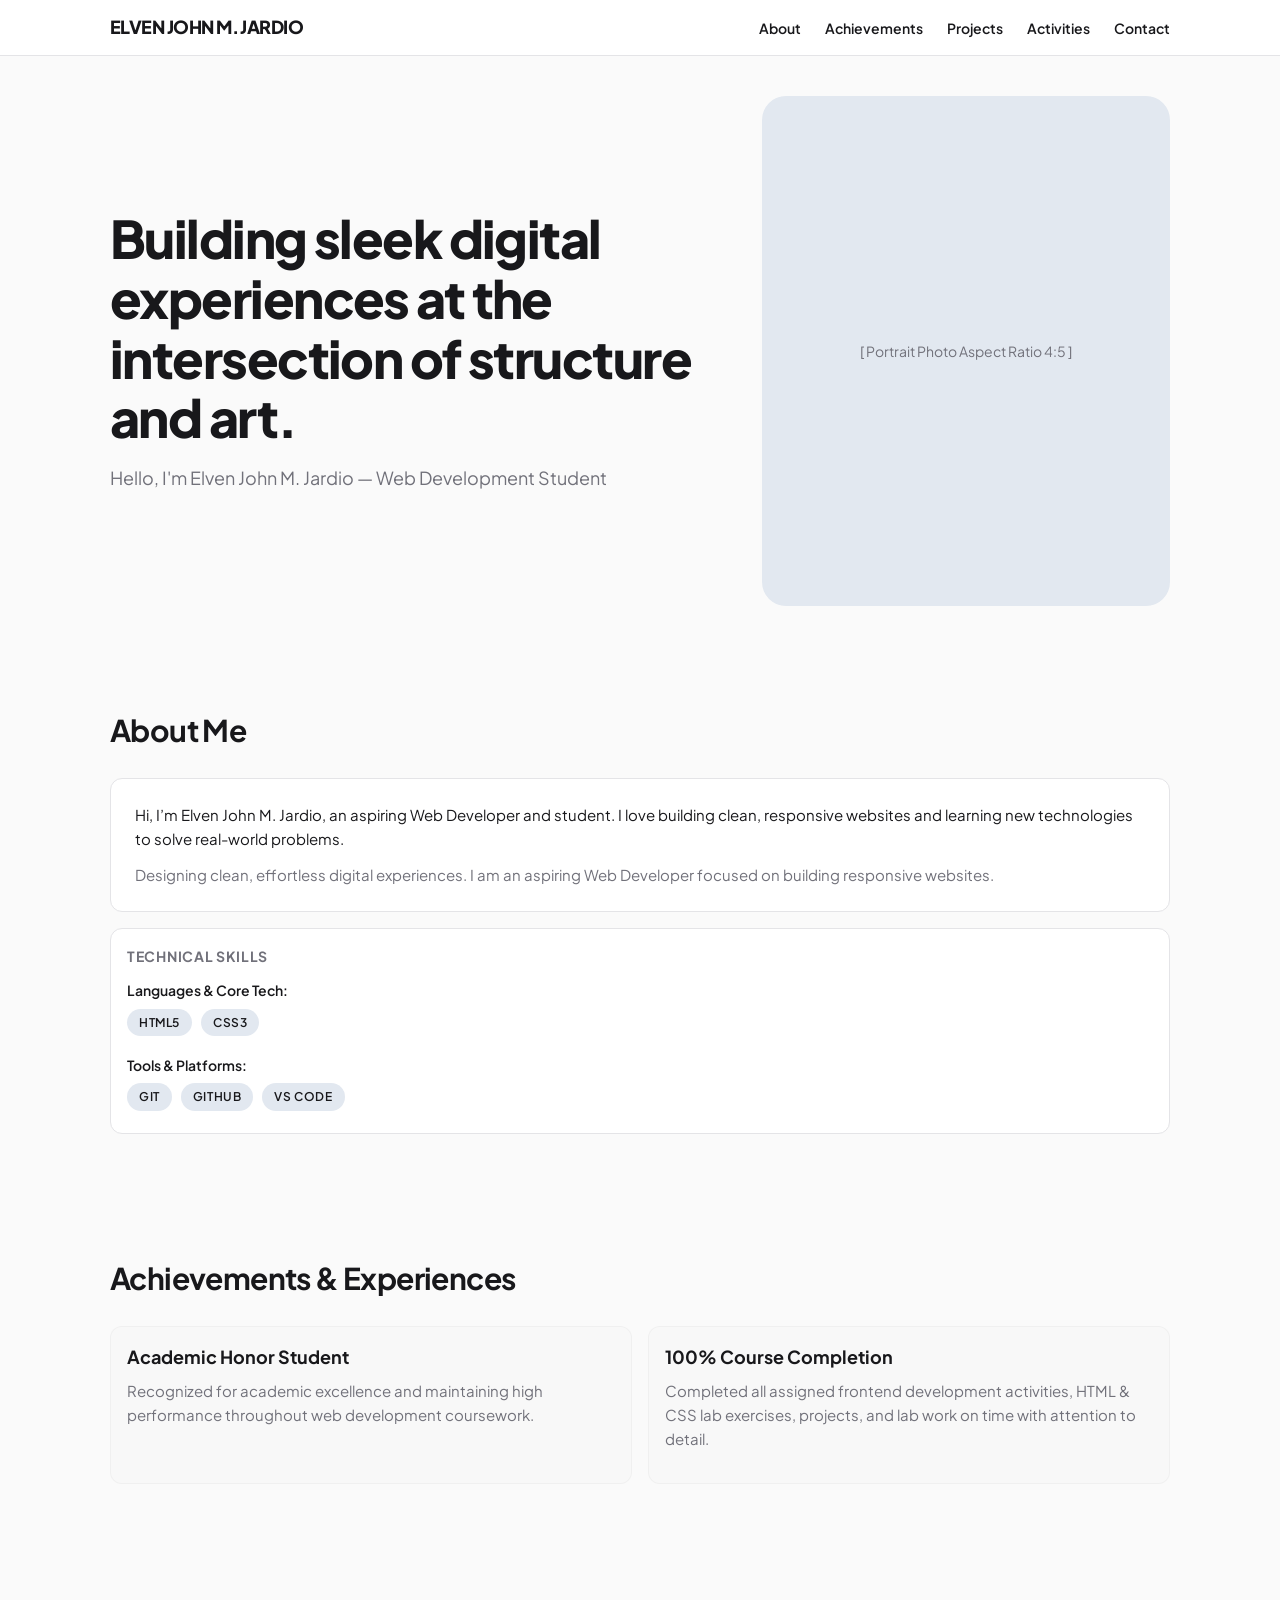
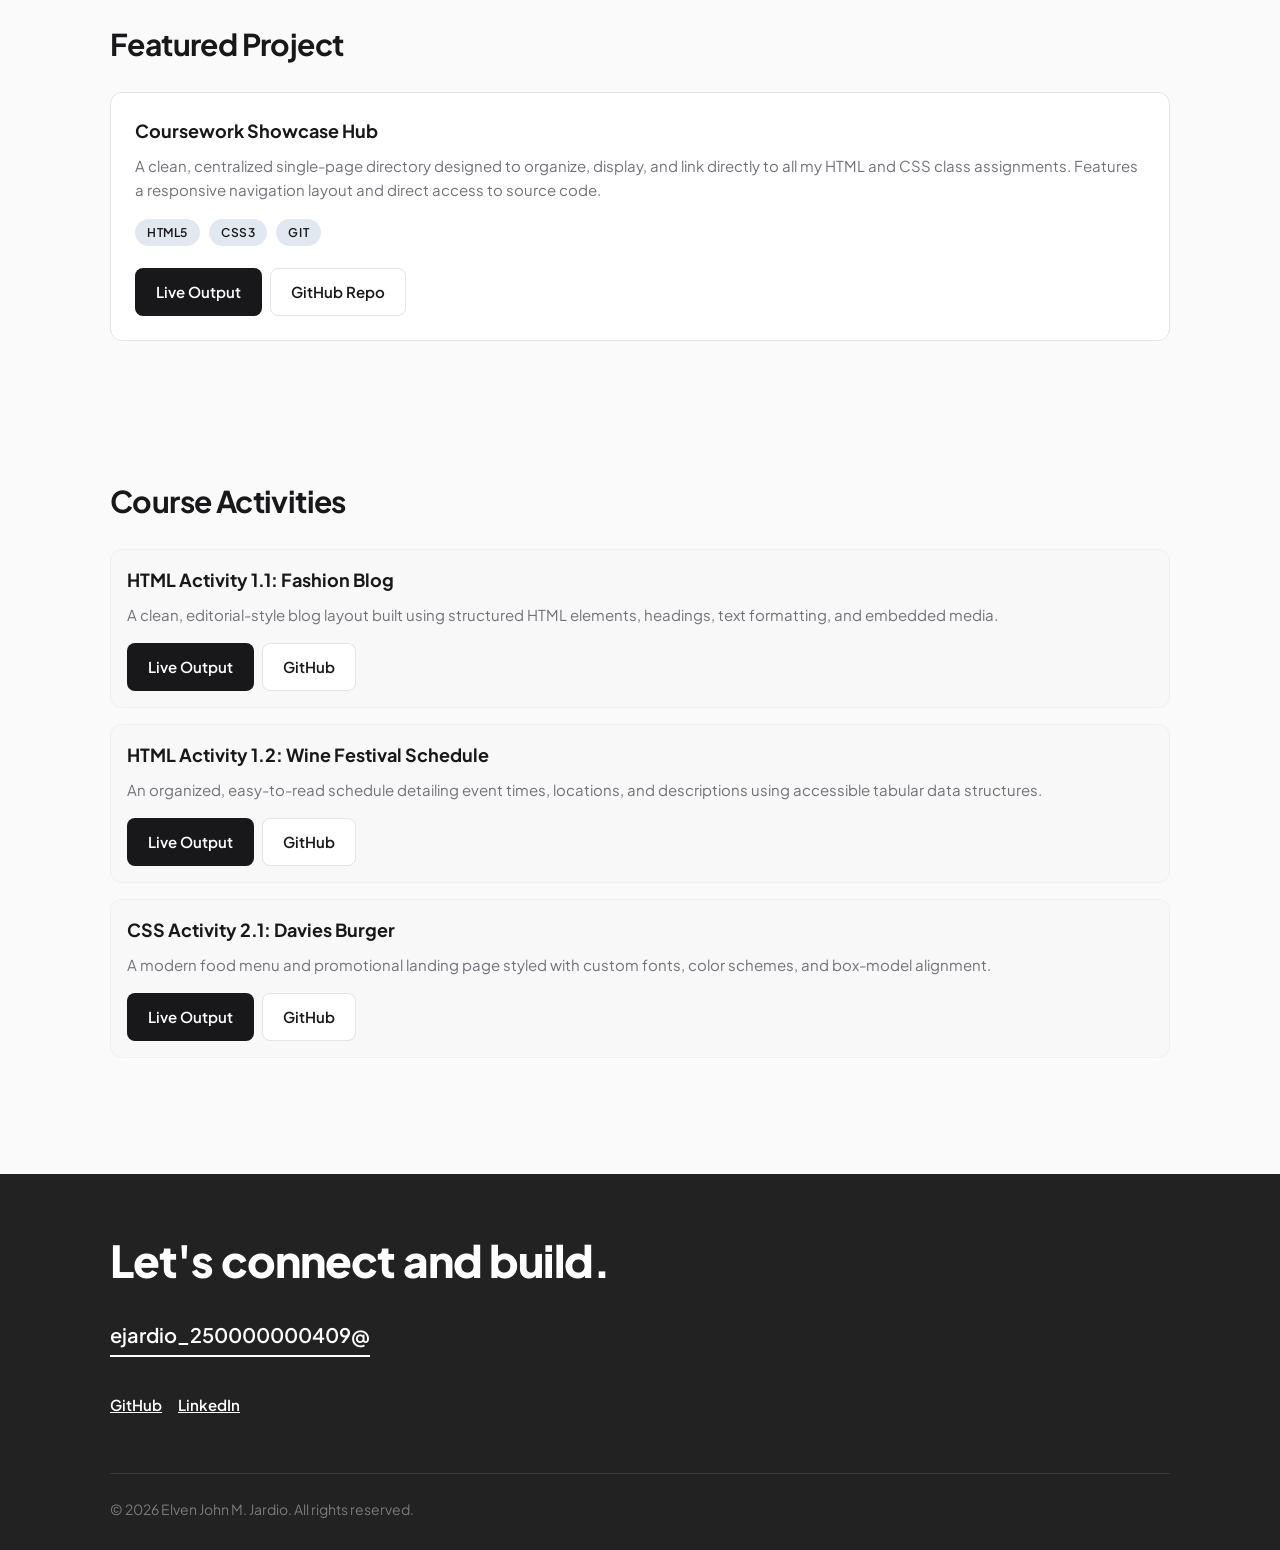
==== My Portfolio/index.html @ 96bf7cc8 "Add HTML and CSS files for Personal Web Portfolio" ====
<!DOCTYPE html>
<html lang="en">
<head>
    <meta charset="UTF-8">
    <meta name="viewport" content="width=device-width, initial-scale=1.0">
    <title>Elven John M. Jardio — Personal Web Portfolio</title>
    <!-- Google Fonts: Plus Jakarta Sans (Neo-Grotesk Sans-Serif) -->
    <link rel="preconnect" href="https://fonts.googleapis.com">
    <link rel="preconnect" href="https://fonts.gstatic.com" crossorigin>
    <link href="https://fonts.googleapis.com/css2?family=Plus+Jakarta+Sans:wght@400;500;600;700;800&display=swap" rel="stylesheet">
    <!-- External CSS Stylesheet -->
    <link rel="stylesheet" href="style.css">
</head>
<body>

    <!-- ==========================================================================
       GLOBAL NAVIGATION & HEADER WIREFRAME
       ========================================================================== -->
    <header class="header">
        <div class="container nav-container">
            <a href="#" class="logo">ELVEN JOHN M. JARDIO</a>
            
            <!-- Mobile Hamburger Button -->
            <button class="hamburger" id="hamburgerBtn" aria-label="Open Navigation Menu">≡</button>
            
            <!-- Desktop Navigation -->
            <ul class="desktop-nav">
                <li><a href="#about">About</a></li>
                <li><a href="#achievements">Achievements</a></li>
                <li><a href="#featured">Projects</a></li>
                <li><a href="#activities">Activities</a></li>
                <li><a href="#contact">Contact</a></li>
            </ul>
        </div>
    </header>

    <!-- Full-Screen Navigation Overlay (Mobile Wireframe) -->
    <div class="nav-overlay" id="navOverlay">
        <button class="close-btn" id="closeBtn" aria-label="Close Navigation Menu">[X] Close</button>
        <ul class="nav-links">
            <li><a href="#about" class="nav-link-item">4. ABOUT</a></li>
            <li><a href="#achievements" class="nav-link-item">5. ACHIEVEMENTS</a></li>
            <li><a href="#featured" class="nav-link-item">6. PROJECTS</a></li>
            <li><a href="#activities" class="nav-link-item">COURSE ACTIVITIES</a></li>
            <li><a href="#contact" class="nav-link-item">7. CONTACT</a></li>
        </ul>
    </div>

    <main class="container">
        
        <!-- ==========================================================================
           HERO SECTION
           ========================================================================== -->
        <section class="hero" id="hero">
            <div class="hero-grid">
                <div class="hero-content">
                    <h1>Building sleek digital experiences at the intersection of structure and art.</h1>
                    <p class="hero-subtitle">
                        Hello, I'm Elven John M. Jardio — Web Development Student
                    </p>
                </div>
                <!-- Stacked Portrait Photo (Aspect Ratio: 4:5) -->
                <div class="hero-media">
                    <span>[ Portrait Photo Aspect Ratio 4:5 ]</span>
                </div>
            </div>
        </section>

        <!-- ==========================================================================
           SECTION: ABOUT ME
           ========================================================================== -->
        <section id="about">
            <h2 class="section-title">About Me</h2>
            <div class="card card-featured">
                <p class="bio-main">
                    Hi, I’m Elven John M. Jardio, an aspiring Web Developer and student. I love building clean, responsive websites and learning new technologies to solve real-world problems.
                </p>
                <p class="bio-sub">
                    Designing clean, effortless digital experiences. I am an aspiring Web Developer focused on building responsive websites.
                </p>
            </div>

            <!-- Technical Skills & Core Tech -->
            <div class="skills-box">
                <h4>Technical Skills</h4>
                <div class="skills-group">
                    <span class="skills-group-title">Languages & Core Tech:</span>
                    <div>
                        <span class="tag">HTML5</span>
                        <span class="tag">CSS3</span>
                    </div>
                </div>
                <div class="skills-group">
                    <span class="skills-group-title">Tools & Platforms:</span>
                    <div>
                        <span class="tag">Git</span>
                        <span class="tag">GitHub</span>
                        <span class="tag">VS Code</span>
                    </div>
                </div>
            </div>
        </section>

        <!-- ==========================================================================
           SECTION: ACHIEVEMENTS & EXPERIENCES
           ========================================================================== -->
        <section id="achievements">
            <h2 class="section-title">Achievements & Experiences</h2>
            <div class="grid-2">
                <!-- Card 1 -->
                <div class="card">
                    <h3>Academic Honor Student</h3>
                    <p>Recognized for academic excellence and maintaining high performance throughout web development coursework.</p>
                </div>
                <!-- Card 2 -->
                <div class="card">
                    <h3>100% Course Completion</h3>
                    <p>Completed all assigned frontend development activities, HTML & CSS lab exercises, projects, and lab work on time with attention to detail.</p>
                </div>
            </div>
        </section>

        <!-- ==========================================================================
           SECTION: FEATURED PROJECT
           ========================================================================== -->
        <section id="featured">
            <h2 class="section-title">Featured Project</h2>
            <div class="card card-featured">
                <h3>Coursework Showcase Hub</h3>
                <p>A clean, centralized single-page directory designed to organize, display, and link directly to all my HTML and CSS class assignments. Features a responsive navigation layout and direct access to source code.</p>
                
                <div class="tags-container">
                    <span class="tag">HTML5</span>
                    <span class="tag">CSS3</span>
                    <span class="tag">Git</span>
                </div>

                <div class="button-group">
                    <a href="https://ejardio250000000409.github.io/ejardio250000000409.github.io" target="_blank" class="btn btn-primary">Live Output</a>
                    <a href="https://github.com/ejardio250000000409/ejardio250000000409.github.io" target="_blank" class="btn btn-secondary">GitHub Repo</a>
                </div>
            </div>
        </section>

        <!-- ==========================================================================
           SECTION: COURSE ACTIVITIES
           ========================================================================== -->
        <section id="activities">
            <h2 class="section-title">Course Activities</h2>
            
            <!-- Activity Card 1 -->
            <div class="card">
                <h3>HTML Activity 1.1: Fashion Blog</h3>
                <p>A clean, editorial-style blog layout built using structured HTML elements, headings, text formatting, and embedded media.</p>
                <div class="button-group">
                    <a href="https://ejardio250000000409.github.io/Fashion%20Blog/index.html" target="_blank" class="btn btn-primary">Live Output</a>
                    <a href="https://github.com/ejardio250000000409" target="_blank" class="btn btn-secondary">GitHub</a>
                </div>
            </div>

            <!-- Activity Card 2 -->
            <div class="card">
                <h3>HTML Activity 1.2: Wine Festival Schedule</h3>
                <p>An organized, easy-to-read schedule detailing event times, locations, and descriptions using accessible tabular data structures.</p>
                <div class="button-group">
                    <a href="https://ejardio250000000409.github.io/Wine%20Festival%20Schedule/index.html" target="_blank" class="btn btn-primary">Live Output</a>
                    <a href="https://github.com/ejardio250000000409" target="_blank" class="btn btn-secondary">GitHub</a>
                </div>
            </div>

            <!-- Activity Card 3 -->
            <div class="card">
                <h3>CSS Activity 2.1: Davies Burger</h3>
                <p>A modern food menu and promotional landing page styled with custom fonts, color schemes, and box-model alignment.</p>
                <div class="button-group">
                    <a href="https://ejardio250000000409.github.io/Davies%20Burger/index.html" target="_blank" class="btn btn-primary">Live Output</a>
                    <a href="https://github.com/ejardio250000000409" target="_blank" class="btn btn-secondary">GitHub</a>
                </div>
            </div>
        </section>

    </main>

    <!-- ==========================================================================
       FOOTER SECTION (DARK MODE)
       ========================================================================== -->
    <footer class="footer" id="contact">
        <div class="container footer-content">
            <div class="footer-cta">Let's connect and build.</div>
            
            <div>
                <a href="mailto:ejardio_250000000409@" class="footer-email">ejardio_250000000409@</a>
            </div>

            <div class="footer-socials">
                <a href="https://github.com/ejardio250000000409" target="_blank">GitHub</a>
                <a href="#" target="_blank">LinkedIn</a>
            </div>

            <div class="footer-meta">
                &copy; 2026 Elven John M. Jardio. All rights reserved.
            </div>
        </div>
    </footer>

    <!-- INTERACTIVE OVERLAY MENU SCRIPT -->
    <script>
        const hamburgerBtn = document.getElementById('hamburgerBtn');
        const closeBtn = document.getElementById('closeBtn');
        const navOverlay = document.getElementById('navOverlay');
        const navLinkItems = document.querySelectorAll('.nav-link-item');

        hamburgerBtn.addEventListener('click', () => {
            navOverlay.classList.add('active');
        });

        closeBtn.addEventListener('click', () => {
            navOverlay.classList.remove('active');
        });

        navLinkItems.forEach(item => {
            item.addEventListener('click', () => {
                navOverlay.classList.remove('active');
            });
        });
    </script>
</body>
</html>
---- My Portfolio/style.css ----
/* ==========================================================================
   1. CSS VARIABLES & COLOR PALETTE
   ========================================================================== */
:root {
    --primary-tone: #18181b;
    --secondary-tone: #71717a;
    --bg-neutral: #fafafa;
    --card-bg: #f8f8f8;
    --accent-white: #ffffff;
    --dark-footer: #222222;
    --footer-meta: #7b7b7b;
    --border-color: #e4e4e7;
    --radius-sm: 8px;
    --radius-md: 12px;
    --radius-lg: 24px;
    --font-family: 'Plus Jakarta Sans', -apple-system, BlinkMacSystemFont, sans-serif;
}

/* ==========================================================================
   2. BASE & RESET STYLES
   ========================================================================== */
* {
    box-sizing: border-box;
    margin: 0;
    padding: 0;
}

html {
    scroll-behavior: smooth;
}

body {
    font-family: var(--font-family);
    background-color: var(--bg-neutral);
    color: var(--primary-tone);
    line-height: 1.6;
    -webkit-font-smoothing: antialiased;
}

a {
    color: inherit;
    text-decoration: none;
}

/* Container & Layout Utilities */
.container {
    width: 100%;
    max-width: 1100px;
    margin: 0 auto;
    padding: 0 20px;
}

section {
    padding: 60px 0;
}

.section-title {
    font-size: 1.875rem;
    font-weight: 700;
    margin-bottom: 24px;
    letter-spacing: -0.02em;
}

/* Pill / Tag Component */
.tag {
    display: inline-block;
    background-color: #e2e8f0;
    color: var(--primary-tone);
    font-size: 0.75rem;
    font-weight: 600;
    padding: 4px 12px;
    border-radius: 9999px;
    text-transform: uppercase;
    letter-spacing: 0.05em;
    margin-right: 6px;
    margin-bottom: 6px;
}

.tags-container {
    margin-bottom: 16px;
}

/* Button Components */
.btn {
    display: inline-flex;
    align-items: center;
    justify-content: center;
    min-height: 48px;
    padding: 0 20px;
    border-radius: var(--radius-sm);
    font-weight: 600;
    font-size: 0.9375rem;
    transition: all 0.2s ease;
    cursor: pointer;
    border: 1px solid transparent;
    width: 100%;
    text-align: center;
}

.btn-primary {
    background-color: var(--primary-tone);
    color: var(--accent-white);
}

.btn-primary:hover {
    background-color: #27272a;
}

.btn-secondary {
    background-color: var(--accent-white);
    color: var(--primary-tone);
    border-color: var(--border-color);
}

.btn-secondary:hover {
    background-color: #f4f4f5;
}

/* ==========================================================================
   3. HEADER & NAVIGATION
   ========================================================================== */
.header {
    position: sticky;
    top: 0;
    height: 56px;
    background-color: rgba(255, 255, 255, 0.9);
    backdrop-filter: blur(8px);
    border-bottom: 1px solid var(--border-color);
    z-index: 100;
    display: flex;
    align-items: center;
}

.nav-container {
    display: flex;
    justify-content: space-between;
    align-items: center;
    width: 100%;
}

.logo {
    font-weight: 800;
    font-size: 1.125rem;
    letter-spacing: -0.03em;
}

.hamburger {
    background: none;
    border: none;
    font-size: 1.5rem;
    cursor: pointer;
    color: var(--primary-tone);
    display: flex;
    align-items: center;
    justify-content: center;
    padding: 8px;
}

/* Full Screen Nav Overlay */
.nav-overlay {
    position: fixed;
    top: 0;
    left: 0;
    width: 100%;
    height: 100vh;
    background-color: #222222;
    color: #ffffff;
    z-index: 200;
    display: flex;
    flex-direction: column;
    justify-content: center;
    align-items: center;
    opacity: 0;
    pointer-events: none;
    transition: opacity 0.3s ease;
}

.nav-overlay.active {
    opacity: 1;
    pointer-events: auto;
}

.close-btn {
    position: absolute;
    top: 16px;
    right: 20px;
    background: none;
    border: none;
    color: #ffffff;
    font-size: 1.25rem;
    font-weight: 700;
    cursor: pointer;
}

.nav-links {
    list-style: none;
    text-align: center;
}

.nav-links li {
    margin: 20px 0;
}

.nav-links a {
    font-size: 1.5rem;
    font-weight: 700;
    color: #ffffff;
    text-transform: uppercase;
    letter-spacing: 0.05em;
}

.nav-links a:hover {
    color: var(--secondary-tone);
}

.desktop-nav {
    display: none;
}

/* ==========================================================================
   4. HERO SECTION
   ========================================================================== */
.hero {
    padding-top: 40px;
    padding-bottom: 40px;
}

.hero-grid {
    display: flex;
    flex-direction: column;
    gap: 24px;
}

.hero-content h1 {
    font-size: 2.25rem;
    line-height: 1.15;
    font-weight: 800;
    letter-spacing: -0.03em;
    margin-bottom: 16px;
}

.hero-subtitle {
    color: var(--secondary-tone);
    font-size: 1.125rem;
}

.hero-media {
    width: 100%;
    aspect-ratio: 4 / 5;
    background-color: #e2e8f0;
    border-radius: var(--radius-lg);
    overflow: hidden;
    display: flex;
    align-items: center;
    justify-content: center;
    color: var(--secondary-tone);
    position: relative;
    font-size: 0.875rem;
}

.hero-media img {
    width: 100%;
    height: 100%;
    object-fit: cover;
}

/* ==========================================================================
   5. CARDS & BENTO GRID COMPONENTS
   ========================================================================== */
.card {
    background-color: var(--card-bg);
    border-radius: var(--radius-md);
    padding: 16px;
    margin-bottom: 16px;
    border: 1px solid rgba(0, 0, 0, 0.03);
}

.card-featured {
    background-color: var(--accent-white);
    border: 1px solid var(--border-color);
    padding: 24px;
}

.card h3 {
    font-size: 1.125rem;
    font-weight: 700;
    margin-bottom: 8px;
}

.card p {
    color: var(--secondary-tone);
    font-size: 0.9375rem;
    margin-bottom: 16px;
}

.bio-main {
    font-size: 1.0625rem;
    color: var(--primary-tone) !important;
    margin-bottom: 12px !important;
}

.bio-sub {
    color: var(--secondary-tone) !important;
    margin-bottom: 0 !important;
}

.button-group {
    display: flex;
    flex-direction: column;
    gap: 8px;
}

/* Technical Skills List Box */
.skills-box {
    background-color: var(--accent-white);
    border-radius: var(--radius-md);
    padding: 16px;
    border: 1px solid var(--border-color);
    margin-top: 16px;
}

.skills-box h4 {
    font-size: 0.875rem;
    text-transform: uppercase;
    letter-spacing: 0.05em;
    color: var(--secondary-tone);
    margin-bottom: 12px;
}

.skills-group {
    margin-bottom: 12px;
}

.skills-group:last-child {
    margin-bottom: 0;
}

.skills-group-title {
    font-weight: 600;
    font-size: 0.875rem;
    margin-bottom: 6px;
    display: block;
}

/* Grid Layouts for Desktop */
.grid-2 {
    display: grid;
    grid-template-columns: 1fr;
    gap: 16px;
}

/* ==========================================================================
   6. FOOTER SECTION
   ========================================================================== */
.footer {
    background-color: var(--dark-footer);
    color: var(--accent-white);
    padding: 60px 0 30px;
    margin-top: 40px;
}

.footer-content {
    display: flex;
    flex-direction: column;
    gap: 24px;
}

.footer-cta {
    font-size: 1.875rem;
    font-weight: 800;
    letter-spacing: -0.02em;
    line-height: 1.2;
}

.footer-email {
    font-size: 1.25rem;
    font-weight: 600;
    color: var(--accent-white);
    word-break: break-all;
    display: inline-block;
    margin-top: 8px;
    border-bottom: 2px solid var(--accent-white);
    padding-bottom: 4px;
}

.footer-socials {
    display: flex;
    gap: 16px;
    margin-top: 12px;
}

.footer-socials a {
    color: var(--accent-white);
    font-weight: 600;
    font-size: 0.9375rem;
    text-decoration: underline;
}

.footer-meta {
    margin-top: 32px;
    padding-top: 24px;
    border-top: 1px solid rgba(255, 255, 255, 0.1);
    color: var(--footer-meta);
    font-size: 0.875rem;
}

/* ==========================================================================
   7. MEDIA QUERIES (DESKTOP & RESPONSIVE ADAPTATIONS)
   ========================================================================== */
@media (min-width: 640px) {
    .button-group {
        flex-direction: row;
    }
    .btn {
        width: auto;
    }
    .grid-2 {
        grid-template-columns: repeat(2, 1fr);
    }
}

@media (min-width: 850px) {
    .hamburger {
        display: none;
    }
    .desktop-nav {
        display: flex;
        gap: 24px;
        list-style: none;
    }
    .desktop-nav a {
        font-size: 0.875rem;
        font-weight: 600;
        color: var(--primary-tone);
        transition: color 0.2s ease;
    }
    .desktop-nav a:hover {
        color: var(--secondary-tone);
    }

    .hero-grid {
        display: grid;
        grid-template-columns: 1.2fr 0.8fr;
        align-items: center;
        gap: 40px;
    }

    .hero-content h1 {
        font-size: 3.25rem;
    }

    .footer-cta {
        font-size: 2.75rem;
    }
}
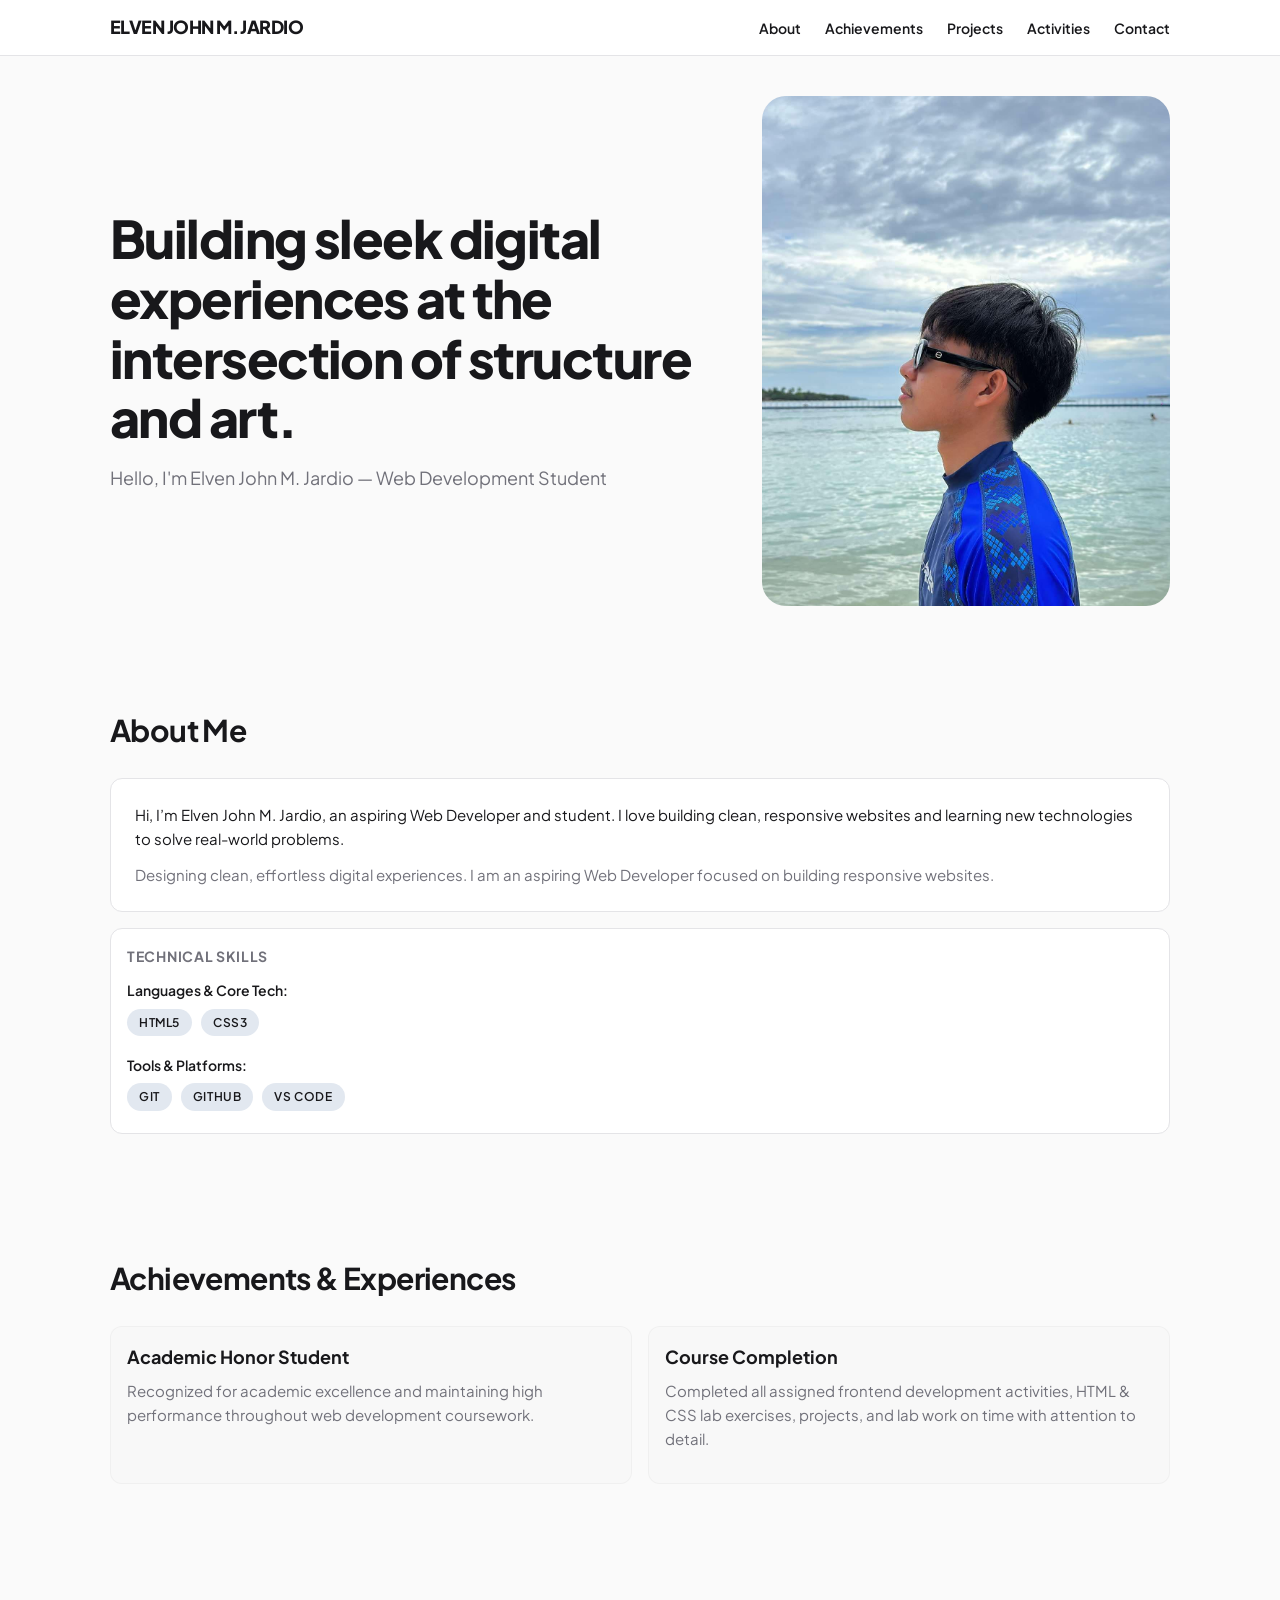
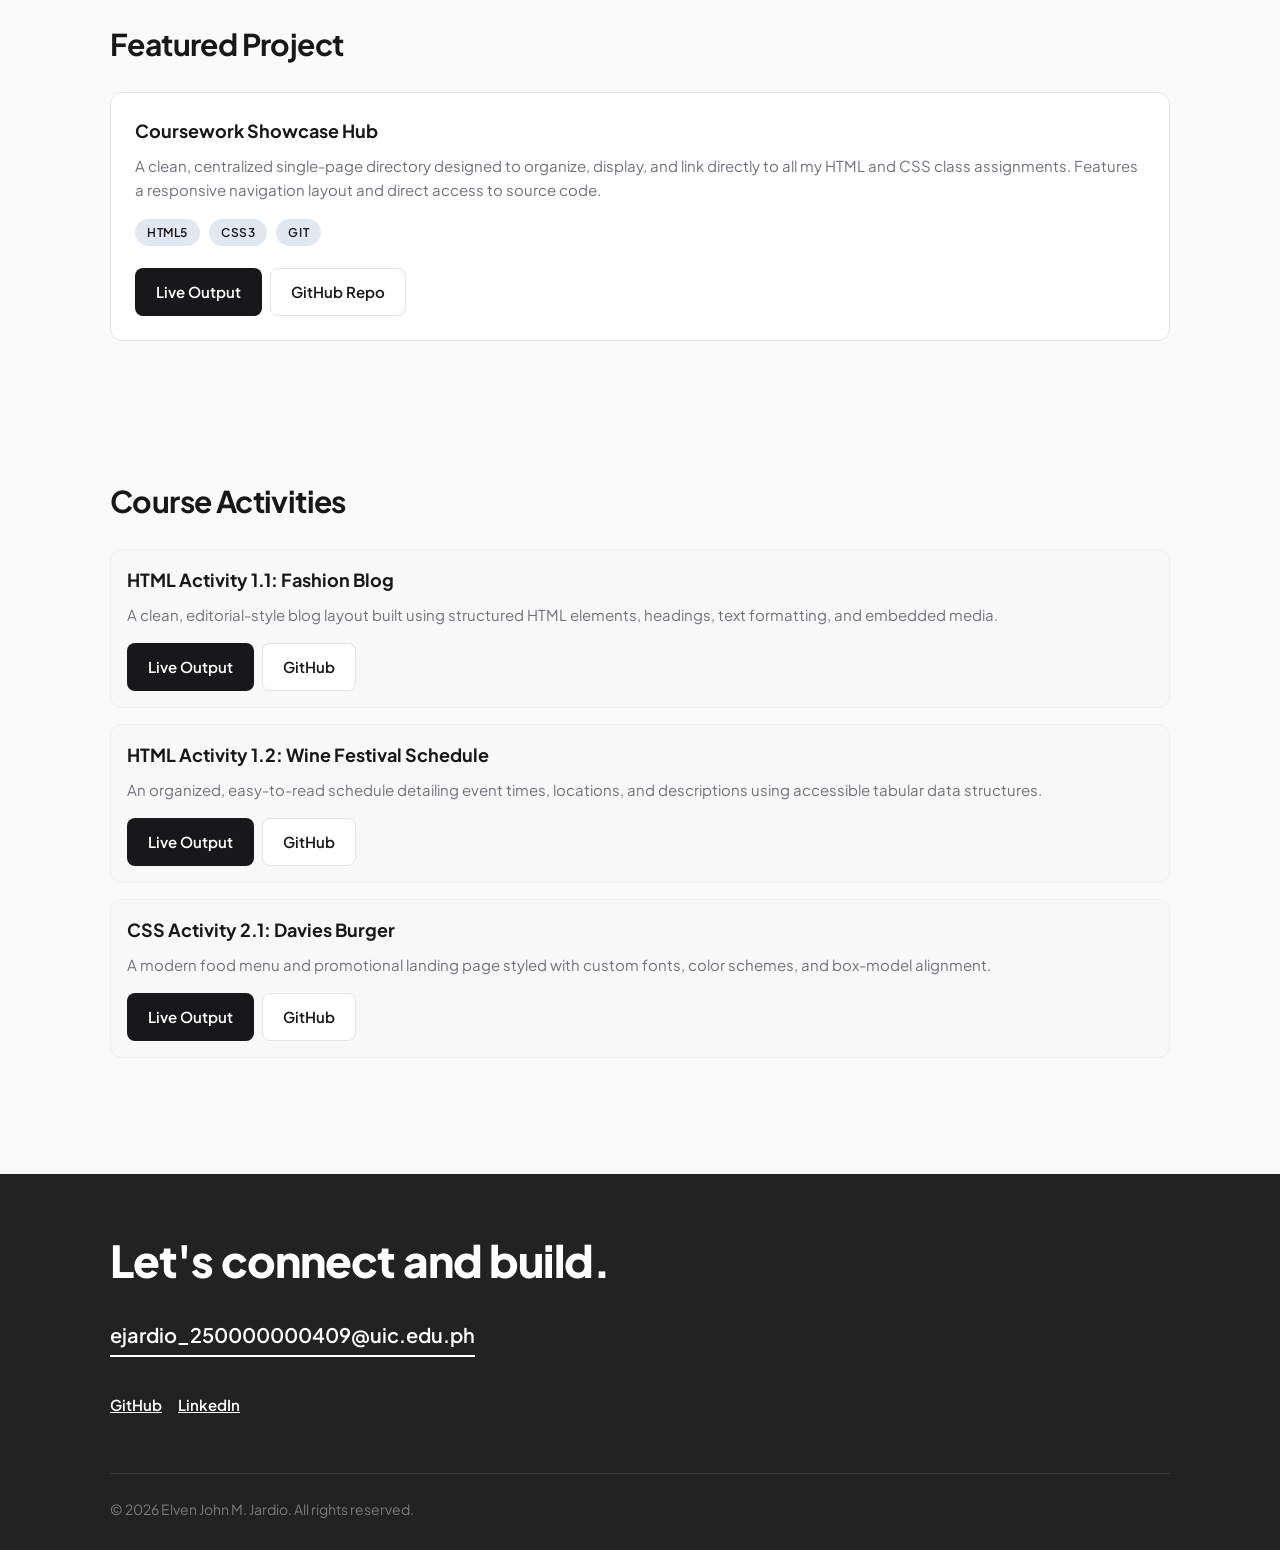
==== commit 4600147b: "Refactor code structure for improved readability and maintainability" ====
--- a/My Portfolio/index.html
+++ b/My Portfolio/index.html
@@ -14,8 +14,8 @@
 <body>
 
     <!-- ==========================================================================
-       GLOBAL NAVIGATION & HEADER WIREFRAME
-       ========================================================================== -->
+        GLOBAL NAVIGATION & HEADER WIREFRAME
+        ========================================================================== -->
     <header class="header">
         <div class="container nav-container">
             <a href="#" class="logo">ELVEN JOHN M. JARDIO</a>
@@ -49,8 +49,8 @@
     <main class="container">
         
         <!-- ==========================================================================
-           HERO SECTION
-           ========================================================================== -->
+            HERO SECTION
+            ========================================================================== -->
         <section class="hero" id="hero">
             <div class="hero-grid">
                 <div class="hero-content">
@@ -61,14 +61,14 @@
                 </div>
                 <!-- Stacked Portrait Photo (Aspect Ratio: 4:5) -->
                 <div class="hero-media">
-                    <span>[ Portrait Photo Aspect Ratio 4:5 ]</span>
-                </div>
-            </div>
-        </section>
-
-        <!-- ==========================================================================
-           SECTION: ABOUT ME
-           ========================================================================== -->
+                    <img src="Image/Image1.jpg" alt="Elven John M. Jardio Profile Photo">
+                </div>
+            </div>
+        </section>
+
+        <!-- ==========================================================================
+            SECTION: ABOUT ME
+            ========================================================================== -->
         <section id="about">
             <h2 class="section-title">About Me</h2>
             <div class="card card-featured">
@@ -102,8 +102,8 @@
         </section>
 
         <!-- ==========================================================================
-           SECTION: ACHIEVEMENTS & EXPERIENCES
-           ========================================================================== -->
+            SECTION: ACHIEVEMENTS & EXPERIENCES
+            ========================================================================== -->
         <section id="achievements">
             <h2 class="section-title">Achievements & Experiences</h2>
             <div class="grid-2">
@@ -114,15 +114,15 @@
                 </div>
                 <!-- Card 2 -->
                 <div class="card">
-                    <h3>100% Course Completion</h3>
+                    <h3>Course Completion</h3>
                     <p>Completed all assigned frontend development activities, HTML & CSS lab exercises, projects, and lab work on time with attention to detail.</p>
                 </div>
             </div>
         </section>
 
         <!-- ==========================================================================
-           SECTION: FEATURED PROJECT
-           ========================================================================== -->
+            SECTION: FEATURED PROJECT
+            ========================================================================== -->
         <section id="featured">
             <h2 class="section-title">Featured Project</h2>
             <div class="card card-featured">
@@ -143,8 +143,8 @@
         </section>
 
         <!-- ==========================================================================
-           SECTION: COURSE ACTIVITIES
-           ========================================================================== -->
+            SECTION: COURSE ACTIVITIES
+            ========================================================================== -->
         <section id="activities">
             <h2 class="section-title">Course Activities</h2>
             
@@ -182,14 +182,16 @@
     </main>
 
     <!-- ==========================================================================
-       FOOTER SECTION (DARK MODE)
-       ========================================================================== -->
+        FOOTER SECTION (DARK MODE)
+        ========================================================================== -->
     <footer class="footer" id="contact">
         <div class="container footer-content">
             <div class="footer-cta">Let's connect and build.</div>
             
             <div>
-                <a href="mailto:ejardio_250000000409@" class="footer-email">ejardio_250000000409@</a>
+                <a href="mailto:ejardio_250000000409@uic.edu.ph" class="footer-email">
+                    ejardio_250000000409@uic.edu.ph
+                </a>
             </div>
 
             <div class="footer-socials">
--- a/My Portfolio/style.css
+++ b/My Portfolio/style.css
@@ -262,6 +262,7 @@
     width: 100%;
     height: 100%;
     object-fit: cover;
+    display: block;
 }
 
 /* ==========================================================================
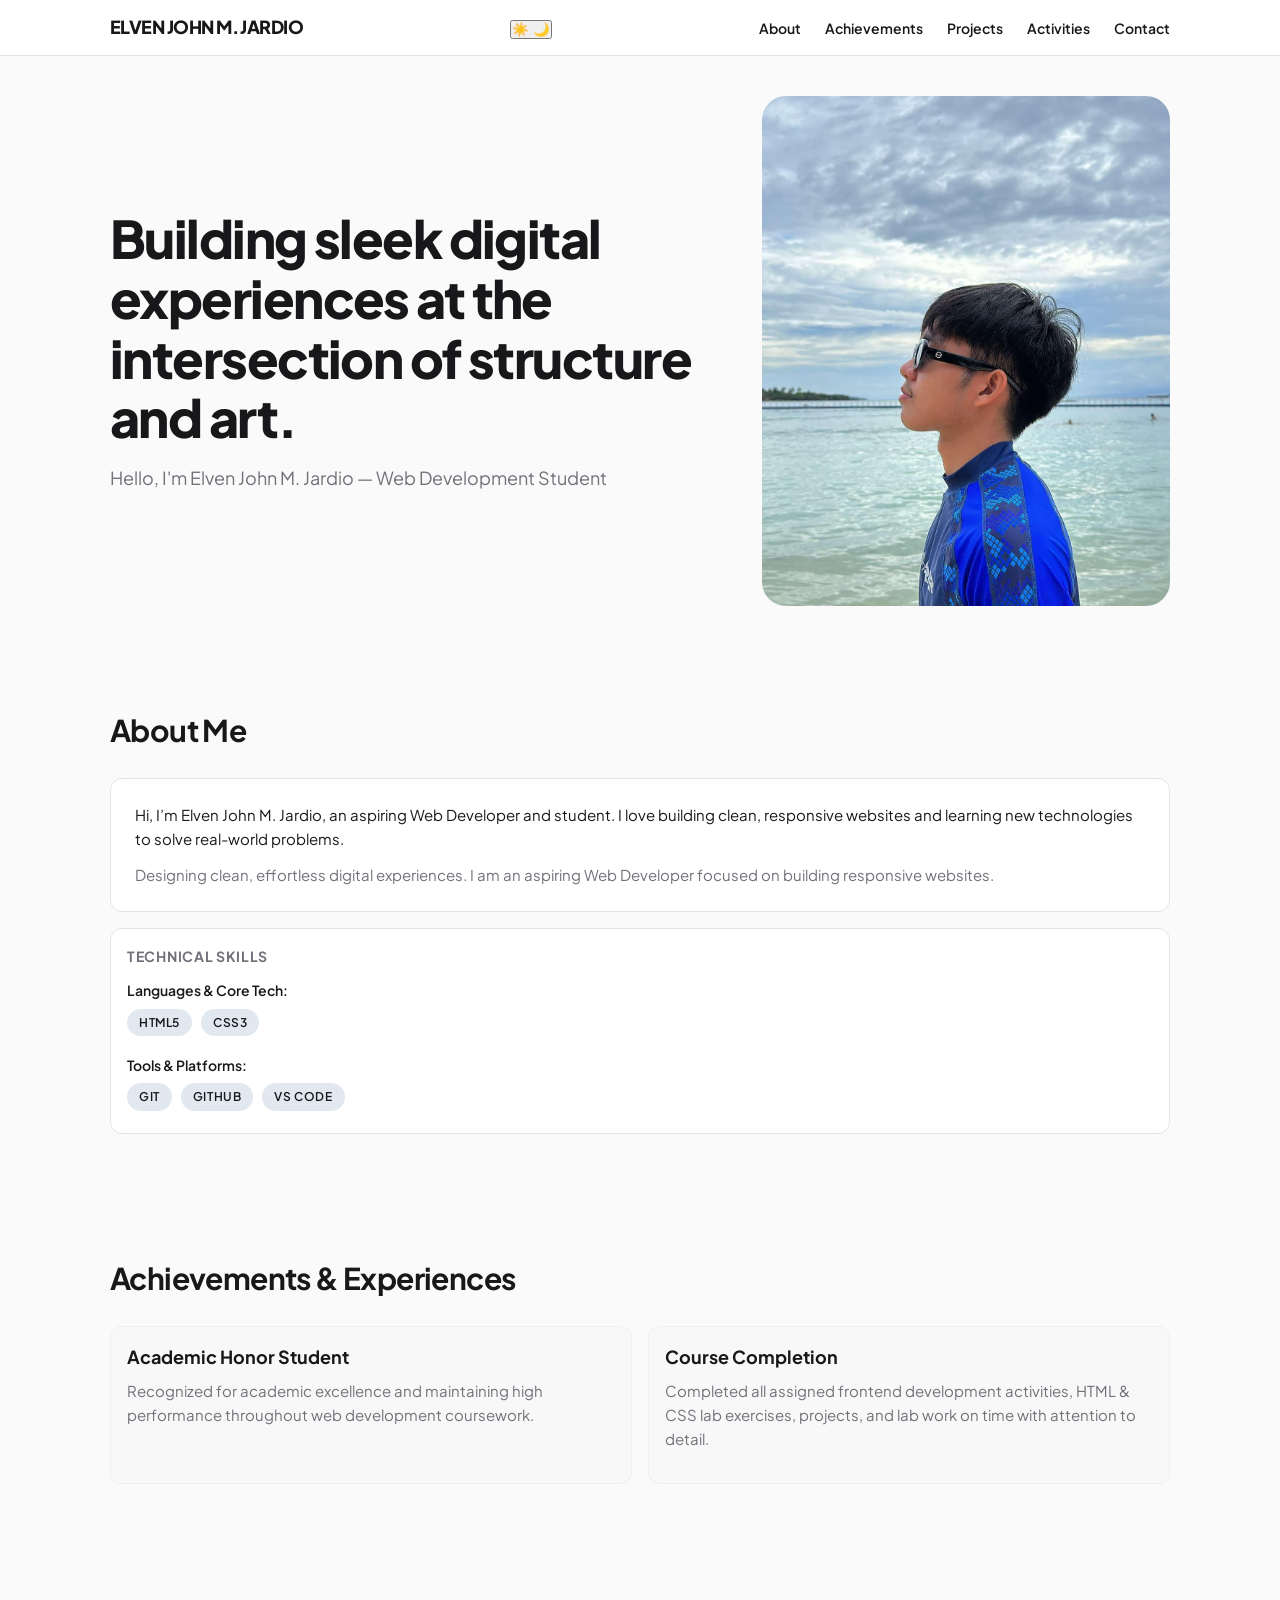
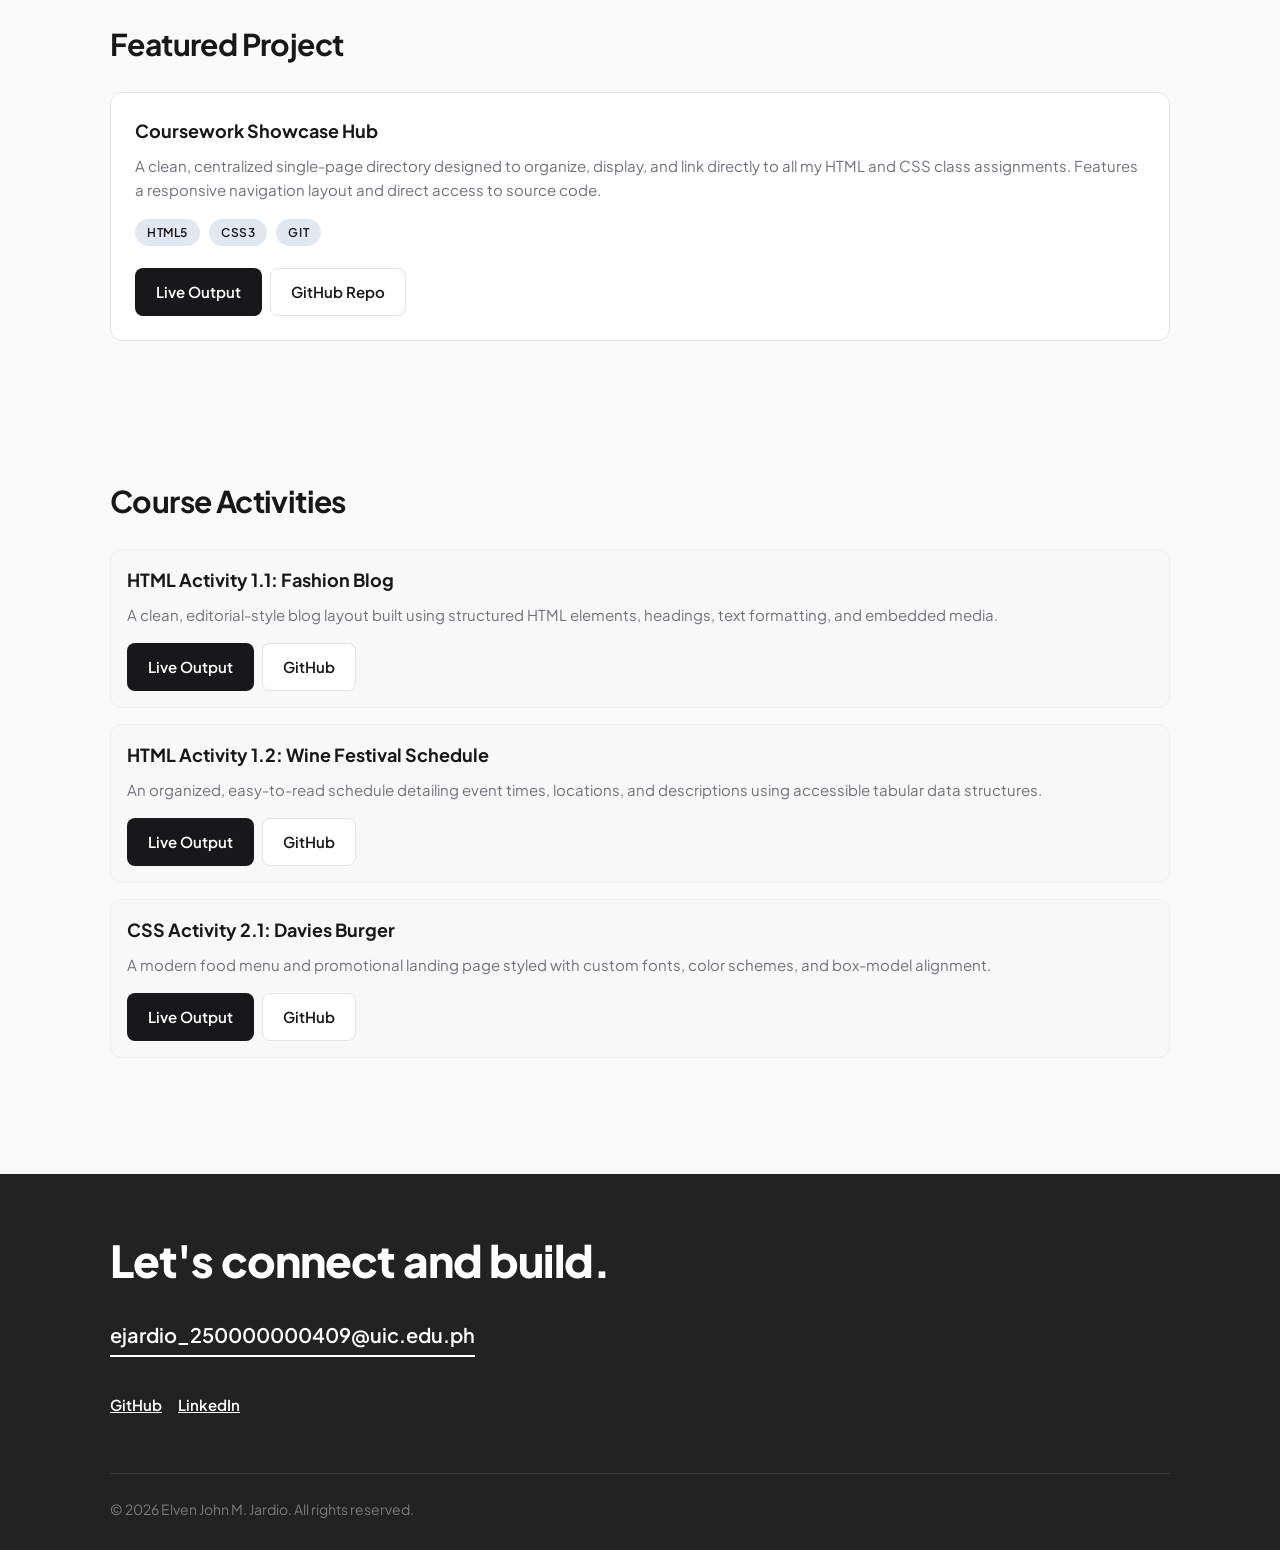
==== commit e3039b2b: "Enhance portfolio layout with theme toggle and animations Added theme toggle button and hover effect" ====
--- a/My Portfolio/index.html
+++ b/My Portfolio/index.html
@@ -1,5 +1,5 @@
 <!DOCTYPE html>
-<html lang="en">
+<html lang="en" data-theme="light">
 <head>
     <meta charset="UTF-8">
     <meta name="viewport" content="width=device-width, initial-scale=1.0">
@@ -13,6 +13,10 @@
 </head>
 <body>
 
+    <!-- Ambient Developer Background Pattern -->
+    <div class="bg-grid-pattern"></div>
+    <div class="bg-glow"></div>
+
     <!-- ==========================================================================
         GLOBAL NAVIGATION & HEADER WIREFRAME
         ========================================================================== -->
@@ -20,8 +24,16 @@
         <div class="container nav-container">
             <a href="#" class="logo">ELVEN JOHN M. JARDIO</a>
             
-            <!-- Mobile Hamburger Button -->
-            <button class="hamburger" id="hamburgerBtn" aria-label="Open Navigation Menu">≡</button>
+            <div class="nav-controls">
+                <!-- Theme Toggle Button -->
+                <button class="theme-toggle" id="themeToggle" aria-label="Toggle Light and Dark Mode">
+                    <span class="theme-icon sun-icon">☀️</span>
+                    <span class="theme-icon moon-icon">🌙</span>
+                </button>
+
+                <!-- Mobile Hamburger Button -->
+                <button class="hamburger" id="hamburgerBtn" aria-label="Open Navigation Menu">≡</button>
+            </div>
             
             <!-- Desktop Navigation -->
             <ul class="desktop-nav">
@@ -51,7 +63,7 @@
         <!-- ==========================================================================
             HERO SECTION
             ========================================================================== -->
-        <section class="hero" id="hero">
+        <section class="hero reveal" id="hero">
             <div class="hero-grid">
                 <div class="hero-content">
                     <h1>Building sleek digital experiences at the intersection of structure and art.</h1>
@@ -69,9 +81,9 @@
         <!-- ==========================================================================
             SECTION: ABOUT ME
             ========================================================================== -->
-        <section id="about">
+        <section id="about" class="reveal">
             <h2 class="section-title">About Me</h2>
-            <div class="card card-featured">
+            <div class="card card-featured hover-lift">
                 <p class="bio-main">
                     Hi, I’m Elven John M. Jardio, an aspiring Web Developer and student. I love building clean, responsive websites and learning new technologies to solve real-world problems.
                 </p>
@@ -81,7 +93,7 @@
             </div>
 
             <!-- Technical Skills & Core Tech -->
-            <div class="skills-box">
+            <div class="skills-box hover-lift">
                 <h4>Technical Skills</h4>
                 <div class="skills-group">
                     <span class="skills-group-title">Languages & Core Tech:</span>
@@ -104,16 +116,16 @@
         <!-- ==========================================================================
             SECTION: ACHIEVEMENTS & EXPERIENCES
             ========================================================================== -->
-        <section id="achievements">
+        <section id="achievements" class="reveal">
             <h2 class="section-title">Achievements & Experiences</h2>
             <div class="grid-2">
                 <!-- Card 1 -->
-                <div class="card">
+                <div class="card hover-lift">
                     <h3>Academic Honor Student</h3>
                     <p>Recognized for academic excellence and maintaining high performance throughout web development coursework.</p>
                 </div>
                 <!-- Card 2 -->
-                <div class="card">
+                <div class="card hover-lift">
                     <h3>Course Completion</h3>
                     <p>Completed all assigned frontend development activities, HTML & CSS lab exercises, projects, and lab work on time with attention to detail.</p>
                 </div>
@@ -123,9 +135,9 @@
         <!-- ==========================================================================
             SECTION: FEATURED PROJECT
             ========================================================================== -->
-        <section id="featured">
+        <section id="featured" class="reveal">
             <h2 class="section-title">Featured Project</h2>
-            <div class="card card-featured">
+            <div class="card card-featured hover-lift">
                 <h3>Coursework Showcase Hub</h3>
                 <p>A clean, centralized single-page directory designed to organize, display, and link directly to all my HTML and CSS class assignments. Features a responsive navigation layout and direct access to source code.</p>
                 
@@ -136,8 +148,8 @@
                 </div>
 
                 <div class="button-group">
-                    <a href="https://ejardio250000000409.github.io/ejardio250000000409.github.io" target="_blank" class="btn btn-primary">Live Output</a>
-                    <a href="https://github.com/ejardio250000000409/ejardio250000000409.github.io" target="_blank" class="btn btn-secondary">GitHub Repo</a>
+                    <a href="https://ejardio250000000409.github.io/ejardio250000000409.github.io" target="_blank" rel="noopener" class="btn btn-primary">Live Output</a>
+                    <a href="https://github.com/ejardio250000000409/ejardio250000000409.github.io" target="_blank" rel="noopener" class="btn btn-secondary">GitHub Repo</a>
                 </div>
             </div>
         </section>
@@ -145,36 +157,36 @@
         <!-- ==========================================================================
             SECTION: COURSE ACTIVITIES
             ========================================================================== -->
-        <section id="activities">
+        <section id="activities" class="reveal">
             <h2 class="section-title">Course Activities</h2>
             
             <!-- Activity Card 1 -->
-            <div class="card">
+            <div class="card hover-lift">
                 <h3>HTML Activity 1.1: Fashion Blog</h3>
                 <p>A clean, editorial-style blog layout built using structured HTML elements, headings, text formatting, and embedded media.</p>
                 <div class="button-group">
-                    <a href="https://ejardio250000000409.github.io/Fashion%20Blog/index.html" target="_blank" class="btn btn-primary">Live Output</a>
-                    <a href="https://github.com/ejardio250000000409" target="_blank" class="btn btn-secondary">GitHub</a>
+                    <a href="https://ejardio250000000409.github.io/Fashion%20Blog/index.html" target="_blank" rel="noopener" class="btn btn-primary">Live Output</a>
+                    <a href="https://github.com/ejardio250000000409" target="_blank" rel="noopener" class="btn btn-secondary">GitHub</a>
                 </div>
             </div>
 
             <!-- Activity Card 2 -->
-            <div class="card">
+            <div class="card hover-lift">
                 <h3>HTML Activity 1.2: Wine Festival Schedule</h3>
                 <p>An organized, easy-to-read schedule detailing event times, locations, and descriptions using accessible tabular data structures.</p>
                 <div class="button-group">
-                    <a href="https://ejardio250000000409.github.io/Wine%20Festival%20Schedule/index.html" target="_blank" class="btn btn-primary">Live Output</a>
-                    <a href="https://github.com/ejardio250000000409" target="_blank" class="btn btn-secondary">GitHub</a>
+                    <a href="https://ejardio250000000409.github.io/Wine%20Festival%20Schedule/index.html" target="_blank" rel="noopener" class="btn btn-primary">Live Output</a>
+                    <a href="https://github.com/ejardio250000000409" target="_blank" rel="noopener" class="btn btn-secondary">GitHub</a>
                 </div>
             </div>
 
             <!-- Activity Card 3 -->
-            <div class="card">
+            <div class="card hover-lift">
                 <h3>CSS Activity 2.1: Davies Burger</h3>
                 <p>A modern food menu and promotional landing page styled with custom fonts, color schemes, and box-model alignment.</p>
                 <div class="button-group">
-                    <a href="https://ejardio250000000409.github.io/Davies%20Burger/index.html" target="_blank" class="btn btn-primary">Live Output</a>
-                    <a href="https://github.com/ejardio250000000409" target="_blank" class="btn btn-secondary">GitHub</a>
+                    <a href="https://ejardio250000000409.github.io/Davies%20Burger/index.html" target="_blank" rel="noopener" class="btn btn-primary">Live Output</a>
+                    <a href="https://github.com/ejardio250000000409" target="_blank" rel="noopener" class="btn btn-secondary">GitHub</a>
                 </div>
             </div>
         </section>
@@ -184,7 +196,7 @@
     <!-- ==========================================================================
         FOOTER SECTION (DARK MODE)
         ========================================================================== -->
-    <footer class="footer" id="contact">
+    <footer class="footer reveal" id="contact">
         <div class="container footer-content">
             <div class="footer-cta">Let's connect and build.</div>
             
@@ -195,8 +207,8 @@
             </div>
 
             <div class="footer-socials">
-                <a href="https://github.com/ejardio250000000409" target="_blank">GitHub</a>
-                <a href="#" target="_blank">LinkedIn</a>
+                <a href="https://github.com/ejardio250000000409" target="_blank" rel="noopener">GitHub</a>
+                <a href="#" target="_blank" rel="noopener">LinkedIn</a>
             </div>
 
             <div class="footer-meta">
@@ -205,26 +217,7 @@
         </div>
     </footer>
 
-    <!-- INTERACTIVE OVERLAY MENU SCRIPT -->
-    <script>
-        const hamburgerBtn = document.getElementById('hamburgerBtn');
-        const closeBtn = document.getElementById('closeBtn');
-        const navOverlay = document.getElementById('navOverlay');
-        const navLinkItems = document.querySelectorAll('.nav-link-item');
-
-        hamburgerBtn.addEventListener('click', () => {
-            navOverlay.classList.add('active');
-        });
-
-        closeBtn.addEventListener('click', () => {
-            navOverlay.classList.remove('active');
-        });
-
-        navLinkItems.forEach(item => {
-            item.addEventListener('click', () => {
-                navOverlay.classList.remove('active');
-            });
-        });
-    </script>
+    <!-- External JavaScript File -->
+    <script src="script.js"></script>
 </body>
-</html>+</html>
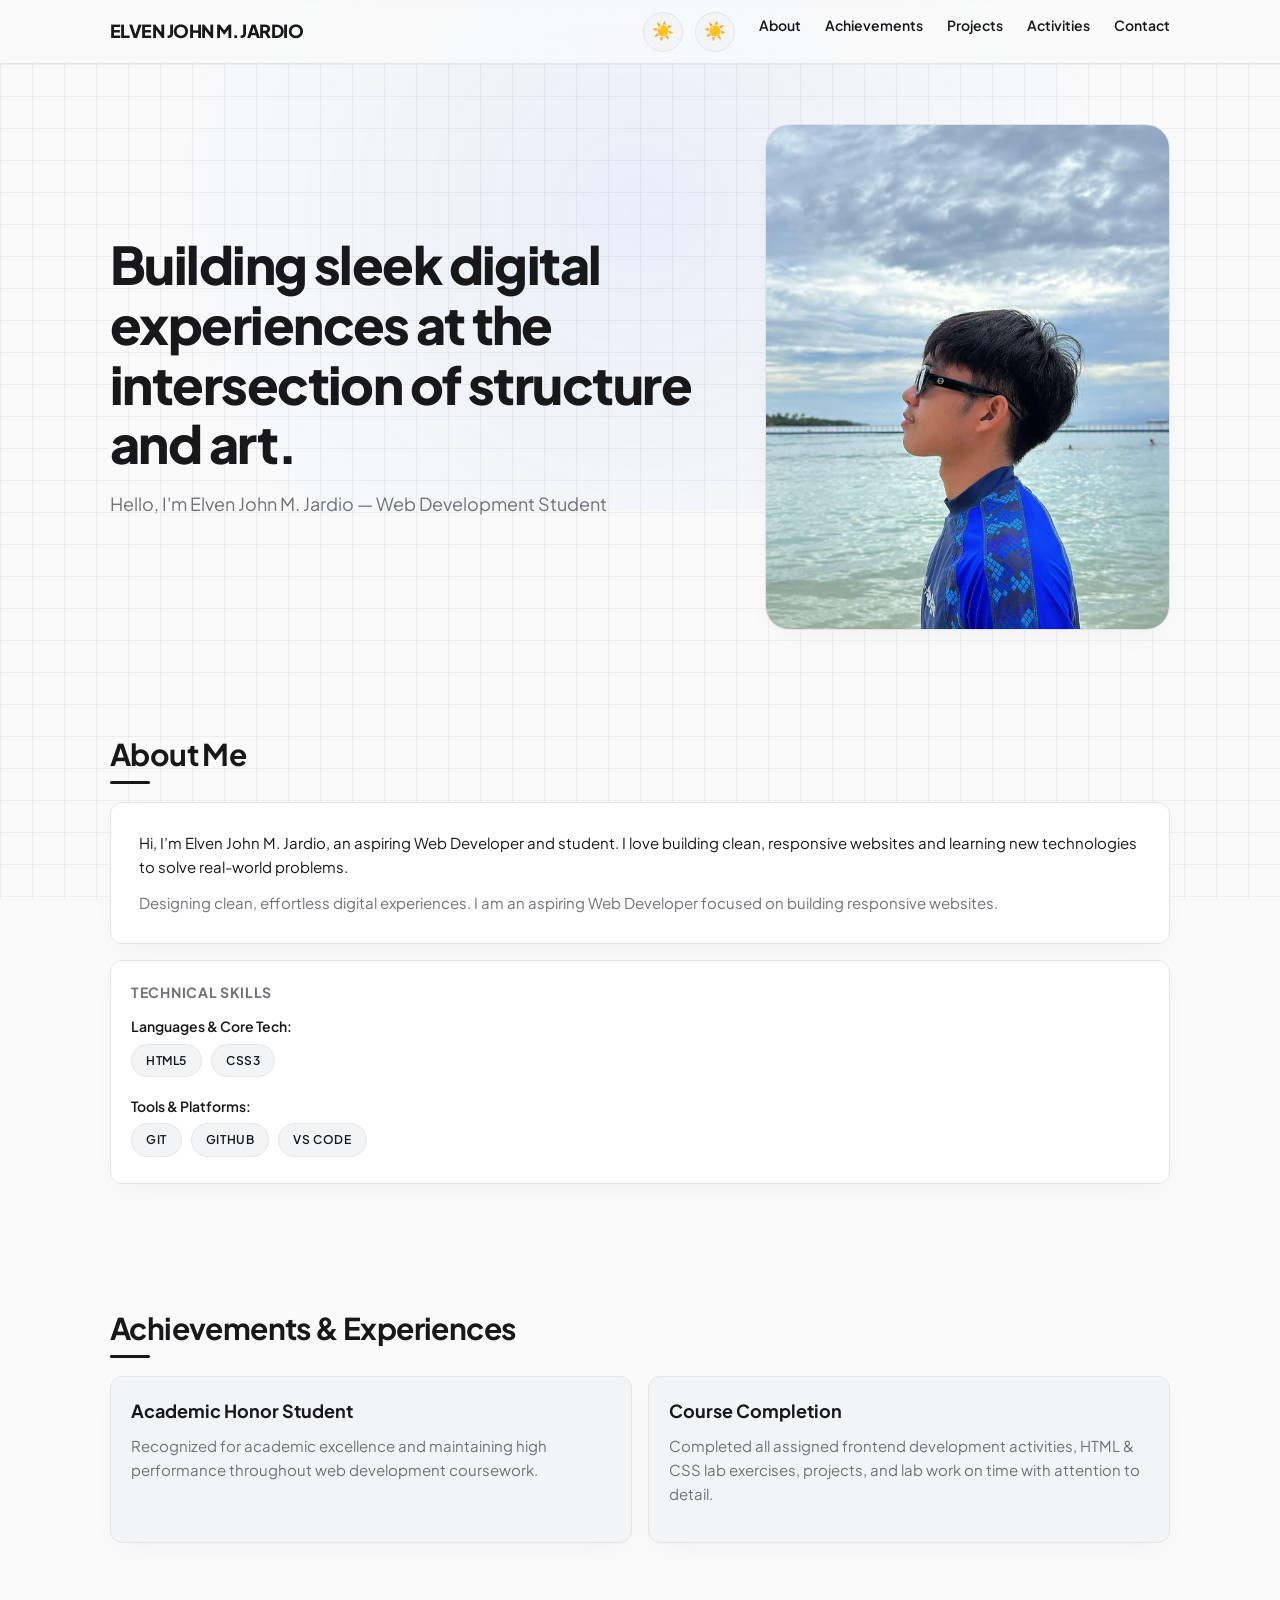
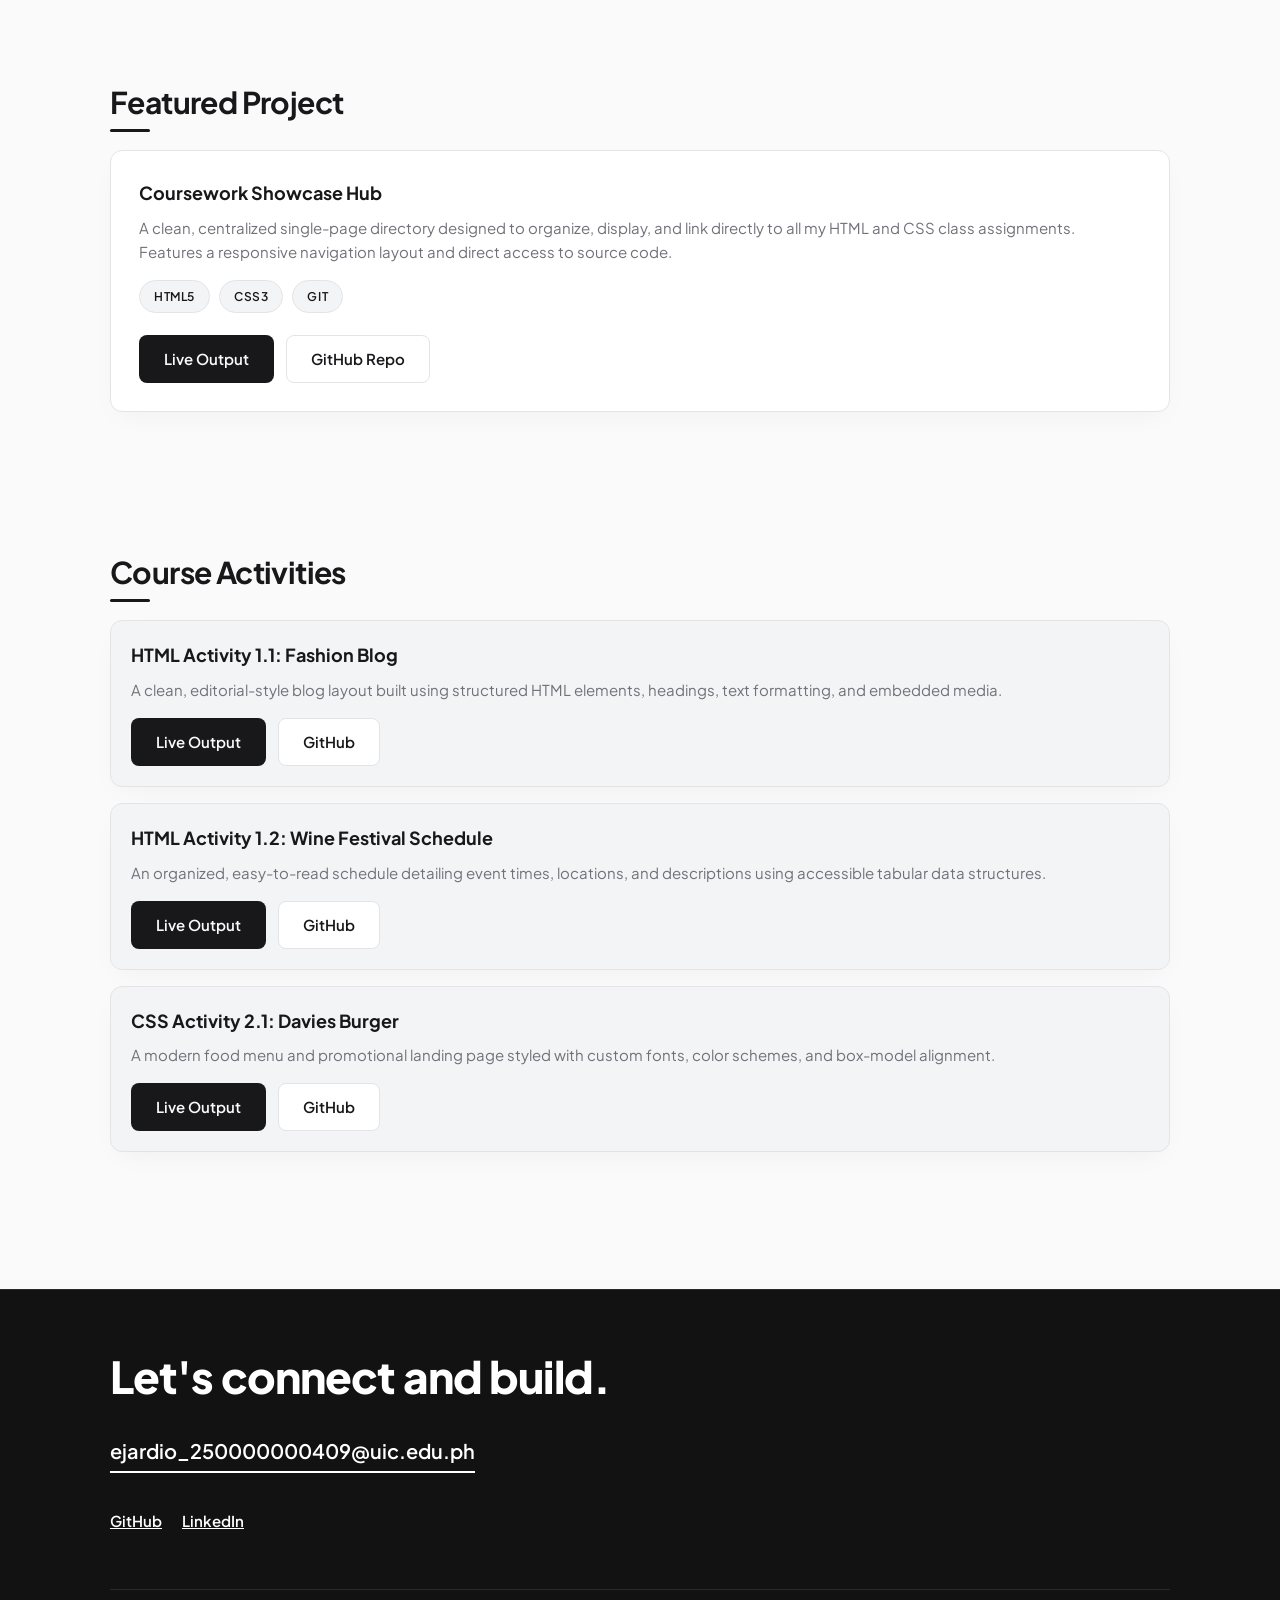
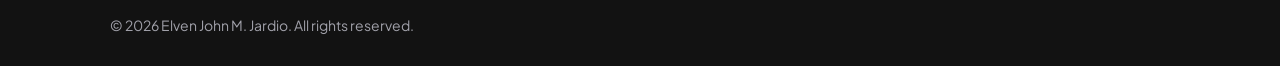
==== commit 42464dba: "Refactor navigation with mobile and desktop theme toggles" ====
--- a/My Portfolio/index.html
+++ b/My Portfolio/index.html
@@ -25,24 +25,31 @@
             <a href="#" class="logo">ELVEN JOHN M. JARDIO</a>
             
             <div class="nav-controls">
-                <!-- Theme Toggle Button -->
-                <button class="theme-toggle" id="themeToggle" aria-label="Toggle Light and Dark Mode">
+                <!-- Mobile Theme Toggle Button -->
+                <button class="theme-toggle mobile-theme-btn" aria-label="Toggle Light and Dark Mode">
                     <span class="theme-icon sun-icon">☀️</span>
                     <span class="theme-icon moon-icon">🌙</span>
                 </button>
 
+                <!-- Desktop Navigation (Theme Toggle placed LEFT of About) -->
+                <ul class="desktop-nav">
+                    <li>
+                        <!-- Theme Toggle Button -->
+                        <button class="theme-toggle" aria-label="Toggle Light and Dark Mode">
+                            <span class="theme-icon sun-icon">☀️</span>
+                            <span class="theme-icon moon-icon">🌙</span>
+                        </button>
+                    </li>
+                    <li><a href="#about">About</a></li>
+                    <li><a href="#achievements">Achievements</a></li>
+                    <li><a href="#featured">Projects</a></li>
+                    <li><a href="#activities">Activities</a></li>
+                    <li><a href="#contact">Contact</a></li>
+                </ul>
+
                 <!-- Mobile Hamburger Button -->
                 <button class="hamburger" id="hamburgerBtn" aria-label="Open Navigation Menu">≡</button>
             </div>
-            
-            <!-- Desktop Navigation -->
-            <ul class="desktop-nav">
-                <li><a href="#about">About</a></li>
-                <li><a href="#achievements">Achievements</a></li>
-                <li><a href="#featured">Projects</a></li>
-                <li><a href="#activities">Activities</a></li>
-                <li><a href="#contact">Contact</a></li>
-            </ul>
         </div>
     </header>
 
--- a/My Portfolio/style.css
+++ b/My Portfolio/style.css
@@ -1,23 +1,50 @@
 /* ==========================================================================
-   1. CSS VARIABLES & COLOR PALETTE
+   1. CSS VARIABLES & COLOR PALETTES (LIGHT & DARK THEMES)
    ========================================================================== */
 :root {
+    /* Light Theme (Default) */
+    --bg-primary: #fafafa;
     --primary-tone: #18181b;
     --secondary-tone: #71717a;
-    --bg-neutral: #fafafa;
-    --card-bg: #f8f8f8;
+    --card-bg: #f3f4f6;
+    --card-featured-bg: #ffffff;
     --accent-white: #ffffff;
-    --dark-footer: #222222;
-    --footer-meta: #7b7b7b;
+    --dark-footer: #121212;
+    --footer-meta: #a1a1aa;
     --border-color: #e4e4e7;
+    --border-hover: #3f3f46;
+    --grid-line: rgba(24, 24, 27, 0.05);
+    --glow-color: rgba(37, 99, 235, 0.08);
+    --shadow-soft: 0 10px 30px -10px rgba(0, 0, 0, 0.05);
+    --shadow-hover: 0 20px 35px -10px rgba(0, 0, 0, 0.12);
+    
     --radius-sm: 8px;
     --radius-md: 12px;
     --radius-lg: 24px;
     --font-family: 'Plus Jakarta Sans', -apple-system, BlinkMacSystemFont, sans-serif;
-}
-
-/* ==========================================================================
-   2. BASE & RESET STYLES
+    --transition-smooth: all 0.3s cubic-bezier(0.16, 1, 0.3, 1);
+}
+
+[data-theme="dark"] {
+    /* Dark Theme */
+    --bg-primary: #090d16;
+    --primary-tone: #f4f4f5;
+    --secondary-tone: #a1a1aa;
+    --card-bg: #111827;
+    --card-featured-bg: #1e293b;
+    --accent-white: #0f172a;
+    --dark-footer: #030712;
+    --footer-meta: #64748b;
+    --border-color: #1f293d;
+    --border-hover: #38bdf8;
+    --grid-line: rgba(255, 255, 255, 0.04);
+    --glow-color: rgba(56, 189, 248, 0.12);
+    --shadow-soft: 0 10px 30px -10px rgba(0, 0, 0, 0.5);
+    --shadow-hover: 0 20px 40px -10px rgba(56, 189, 248, 0.15);
+}
+
+/* ==========================================================================
+   2. BASE & BACKGROUND PATTERNS
    ========================================================================== */
 * {
     box-sizing: border-box;
@@ -31,15 +58,53 @@
 
 body {
     font-family: var(--font-family);
-    background-color: var(--bg-neutral);
+    background-color: var(--bg-primary);
     color: var(--primary-tone);
     line-height: 1.6;
     -webkit-font-smoothing: antialiased;
+    position: relative;
+    min-height: 100vh;
+    transition: background-color 0.4s ease, color 0.4s ease;
+    overflow-x: hidden;
+}
+
+/* Subtle Web Developer Tech Grid Background */
+.bg-grid-pattern {
+    position: fixed;
+    top: 0;
+    left: 0;
+    width: 100%;
+    height: 100%;
+    background-image: 
+        linear-gradient(to right, var(--grid-line) 1px, transparent 1px),
+        linear-gradient(to bottom, var(--grid-line) 1px, transparent 1px);
+    background-size: 32px 32px;
+    pointer-events: none;
+    z-index: -2;
+}
+
+/* Ambient Radial Glow */
+.bg-glow {
+    position: fixed;
+    top: -10%;
+    left: 50%;
+    transform: translateX(-50%);
+    width: 100vw;
+    height: 600px;
+    background: radial-gradient(circle, var(--glow-color) 0%, transparent 70%);
+    pointer-events: none;
+    z-index: -1;
+    transition: background 0.4s ease;
 }
 
 a {
     color: inherit;
     text-decoration: none;
+}
+
+img {
+    max-width: 100%;
+    height: auto;
 }
 
 /* Container & Layout Utilities */
@@ -59,21 +124,51 @@
     font-weight: 700;
     margin-bottom: 24px;
     letter-spacing: -0.02em;
-}
+    position: relative;
+    display: inline-block;
+}
+
+.section-title::after {
+    content: '';
+    position: absolute;
+    bottom: -6px;
+    left: 0;
+    width: 40px;
+    height: 3px;
+    background-color: var(--primary-tone);
+    border-radius: 2px;
+    transition: width 0.3s ease;
+}
+
+section:hover .section-title::after {
+    width: 100%;
+}
+
+/* ==========================================================================
+   3. INTERACTIVE COMPONENTS & HOVER ANIMATIONS
+   ========================================================================== */
 
 /* Pill / Tag Component */
 .tag {
     display: inline-block;
-    background-color: #e2e8f0;
+    background-color: var(--card-bg);
     color: var(--primary-tone);
     font-size: 0.75rem;
     font-weight: 600;
-    padding: 4px 12px;
+    padding: 6px 14px;
     border-radius: 9999px;
     text-transform: uppercase;
     letter-spacing: 0.05em;
     margin-right: 6px;
     margin-bottom: 6px;
+    border: 1px solid var(--border-color);
+    transition: var(--transition-smooth);
+}
+
+.tag:hover {
+    transform: translateY(-3px) scale(1.05);
+    border-color: var(--border-hover);
+    box-shadow: 0 4px 12px rgba(0, 0, 0, 0.1);
 }
 
 .tags-container {
@@ -86,49 +181,88 @@
     align-items: center;
     justify-content: center;
     min-height: 48px;
-    padding: 0 20px;
+    padding: 0 24px;
     border-radius: var(--radius-sm);
     font-weight: 600;
     font-size: 0.9375rem;
-    transition: all 0.2s ease;
+    transition: var(--transition-smooth);
     cursor: pointer;
     border: 1px solid transparent;
     width: 100%;
     text-align: center;
+    position: relative;
+    overflow: hidden;
 }
 
 .btn-primary {
     background-color: var(--primary-tone);
-    color: var(--accent-white);
+    color: var(--bg-primary);
 }
 
 .btn-primary:hover {
-    background-color: #27272a;
+    transform: translateY(-3px);
+    box-shadow: 0 8px 20px rgba(0, 0, 0, 0.2);
+    filter: brightness(1.15);
+}
+
+.btn-primary:active {
+    transform: translateY(-1px);
 }
 
 .btn-secondary {
-    background-color: var(--accent-white);
+    background-color: var(--card-featured-bg);
     color: var(--primary-tone);
     border-color: var(--border-color);
 }
 
 .btn-secondary:hover {
-    background-color: #f4f4f5;
-}
-
-/* ==========================================================================
-   3. HEADER & NAVIGATION
+    background-color: var(--card-bg);
+    border-color: var(--border-hover);
+    transform: translateY(-3px);
+    box-shadow: var(--shadow-hover);
+}
+
+.btn-secondary:active {
+    transform: translateY(-1px);
+}
+
+/* Card Hover Elevation */
+.hover-lift {
+    transition: var(--transition-smooth);
+}
+
+.hover-lift:hover {
+    transform: translateY(-6px);
+    border-color: var(--border-hover);
+    box-shadow: var(--shadow-hover);
+}
+
+/* Focus States for Keyboard Navigation */
+a:focus-visible,
+button:focus-visible {
+    outline: 2px solid var(--primary-tone);
+    outline-offset: 4px;
+}
+
+/* ==========================================================================
+   4. HEADER, NAVIGATION & THEME TOGGLE
    ========================================================================== */
 .header {
     position: sticky;
     top: 0;
-    height: 56px;
-    background-color: rgba(255, 255, 255, 0.9);
-    backdrop-filter: blur(8px);
+    height: 64px;
+    background-color: rgba(250, 250, 250, 0.8);
+    backdrop-filter: blur(12px);
+    -webkit-backdrop-filter: blur(12px);
     border-bottom: 1px solid var(--border-color);
     z-index: 100;
     display: flex;
     align-items: center;
+    transition: background-color 0.4s ease, border-color 0.4s ease;
+}
+
+[data-theme="dark"] .header {
+    background-color: rgba(9, 13, 22, 0.8);
 }
 
 .nav-container {
@@ -142,7 +276,47 @@
     font-weight: 800;
     font-size: 1.125rem;
     letter-spacing: -0.03em;
-}
+    transition: var(--transition-smooth);
+}
+
+.logo:hover {
+    opacity: 0.8;
+    transform: scale(1.02);
+}
+
+.nav-controls {
+    display: flex;
+    align-items: center;
+    gap: 12px;
+}
+
+/* Theme Toggle Button */
+.theme-toggle {
+    background: var(--card-bg);
+    border: 1px solid var(--border-color);
+    width: 40px;
+    height: 40px;
+    border-radius: 50%;
+    cursor: pointer;
+    display: flex;
+    align-items: center;
+    justify-content: center;
+    font-size: 1.1rem;
+    transition: var(--transition-smooth);
+    color: var(--primary-tone);
+}
+
+.theme-toggle:hover {
+    transform: rotate(15deg) scale(1.1);
+    border-color: var(--border-hover);
+    box-shadow: var(--shadow-soft);
+}
+
+.moon-icon { display: none; }
+.sun-icon { display: block; }
+
+[data-theme="dark"] .moon-icon { display: block; }
+[data-theme="dark"] .sun-icon { display: none; }
 
 .hamburger {
     background: none;
@@ -154,16 +328,50 @@
     align-items: center;
     justify-content: center;
     padding: 8px;
-}
-
-/* Full Screen Nav Overlay */
+    transition: transform 0.2s ease;
+}
+
+.hamburger:hover {
+    transform: scale(1.15);
+}
+
+/* Desktop Navigation */
+.desktop-nav {
+    display: none;
+}
+
+.desktop-nav a {
+    font-size: 0.875rem;
+    font-weight: 600;
+    color: var(--primary-tone);
+    position: relative;
+    padding: 4px 0;
+    transition: color 0.2s ease;
+}
+
+.desktop-nav a::after {
+    content: '';
+    position: absolute;
+    width: 0%;
+    height: 2px;
+    bottom: 0;
+    left: 0;
+    background-color: var(--primary-tone);
+    transition: width 0.3s cubic-bezier(0.16, 1, 0.3, 1);
+}
+
+.desktop-nav a:hover::after {
+    width: 100%;
+}
+
+/* Full Screen Mobile Nav Overlay */
 .nav-overlay {
     position: fixed;
     top: 0;
     left: 0;
     width: 100%;
     height: 100vh;
-    background-color: #222222;
+    background-color: var(--dark-footer);
     color: #ffffff;
     z-index: 200;
     display: flex;
@@ -182,14 +390,19 @@
 
 .close-btn {
     position: absolute;
-    top: 16px;
+    top: 20px;
     right: 20px;
     background: none;
     border: none;
     color: #ffffff;
-    font-size: 1.25rem;
+    font-size: 1.1rem;
     font-weight: 700;
     cursor: pointer;
+    transition: transform 0.2s ease;
+}
+
+.close-btn:hover {
+    transform: scale(1.1);
 }
 
 .nav-links {
@@ -207,28 +420,27 @@
     color: #ffffff;
     text-transform: uppercase;
     letter-spacing: 0.05em;
+    transition: transform 0.2s ease, color 0.2s ease;
+    display: inline-block;
 }
 
 .nav-links a:hover {
+    transform: scale(1.1);
     color: var(--secondary-tone);
 }
 
-.desktop-nav {
-    display: none;
-}
-
-/* ==========================================================================
-   4. HERO SECTION
+/* ==========================================================================
+   5. HERO SECTION
    ========================================================================== */
 .hero {
-    padding-top: 40px;
+    padding-top: 60px;
     padding-bottom: 40px;
 }
 
 .hero-grid {
     display: flex;
     flex-direction: column;
-    gap: 24px;
+    gap: 32px;
 }
 
 .hero-content h1 {
@@ -247,15 +459,22 @@
 .hero-media {
     width: 100%;
     aspect-ratio: 4 / 5;
-    background-color: #e2e8f0;
+    background-color: var(--card-bg);
     border-radius: var(--radius-lg);
     overflow: hidden;
     display: flex;
     align-items: center;
     justify-content: center;
-    color: var(--secondary-tone);
     position: relative;
-    font-size: 0.875rem;
+    border: 1px solid var(--border-color);
+    box-shadow: var(--shadow-soft);
+    transition: var(--transition-smooth);
+}
+
+.hero-media:hover {
+    transform: translateY(-4px) scale(1.01);
+    box-shadow: var(--shadow-hover);
+    border-color: var(--border-hover);
 }
 
 .hero-media img {
@@ -263,23 +482,28 @@
     height: 100%;
     object-fit: cover;
     display: block;
-}
-
-/* ==========================================================================
-   5. CARDS & BENTO GRID COMPONENTS
+    transition: transform 0.5s ease;
+}
+
+.hero-media:hover img {
+    transform: scale(1.03);
+}
+
+/* ==========================================================================
+   6. CARDS & BENTO GRID COMPONENTS
    ========================================================================== */
 .card {
     background-color: var(--card-bg);
     border-radius: var(--radius-md);
-    padding: 16px;
+    padding: 20px;
     margin-bottom: 16px;
-    border: 1px solid rgba(0, 0, 0, 0.03);
+    border: 1px solid var(--border-color);
+    box-shadow: var(--shadow-soft);
 }
 
 .card-featured {
-    background-color: var(--accent-white);
-    border: 1px solid var(--border-color);
-    padding: 24px;
+    background-color: var(--card-featured-bg);
+    padding: 28px;
 }
 
 .card h3 {
@@ -308,16 +532,17 @@
 .button-group {
     display: flex;
     flex-direction: column;
-    gap: 8px;
-}
-
-/* Technical Skills List Box */
+    gap: 12px;
+}
+
+/* Technical Skills Box */
 .skills-box {
-    background-color: var(--accent-white);
+    background-color: var(--card-featured-bg);
     border-radius: var(--radius-md);
-    padding: 16px;
+    padding: 20px;
     border: 1px solid var(--border-color);
     margin-top: 16px;
+    box-shadow: var(--shadow-soft);
 }
 
 .skills-box h4 {
@@ -343,7 +568,6 @@
     display: block;
 }
 
-/* Grid Layouts for Desktop */
 .grid-2 {
     display: grid;
     grid-template-columns: 1fr;
@@ -351,13 +575,14 @@
 }
 
 /* ==========================================================================
-   6. FOOTER SECTION
+   7. FOOTER SECTION
    ========================================================================== */
 .footer {
     background-color: var(--dark-footer);
-    color: var(--accent-white);
+    color: #ffffff;
     padding: 60px 0 30px;
-    margin-top: 40px;
+    margin-top: 60px;
+    border-top: 1px solid rgba(255, 255, 255, 0.1);
 }
 
 .footer-content {
@@ -376,25 +601,37 @@
 .footer-email {
     font-size: 1.25rem;
     font-weight: 600;
-    color: var(--accent-white);
+    color: #ffffff;
     word-break: break-all;
     display: inline-block;
     margin-top: 8px;
-    border-bottom: 2px solid var(--accent-white);
+    border-bottom: 2px solid #ffffff;
     padding-bottom: 4px;
+    transition: var(--transition-smooth);
+}
+
+.footer-email:hover {
+    opacity: 0.8;
+    transform: translateX(4px);
 }
 
 .footer-socials {
     display: flex;
-    gap: 16px;
+    gap: 20px;
     margin-top: 12px;
 }
 
 .footer-socials a {
-    color: var(--accent-white);
+    color: #ffffff;
     font-weight: 600;
     font-size: 0.9375rem;
     text-decoration: underline;
+    transition: var(--transition-smooth);
+}
+
+.footer-socials a:hover {
+    color: var(--secondary-tone);
+    transform: translateY(-2px);
 }
 
 .footer-meta {
@@ -406,7 +643,22 @@
 }
 
 /* ==========================================================================
-   7. MEDIA QUERIES (DESKTOP & RESPONSIVE ADAPTATIONS)
+   8. ENTRANCE & SCROLL REVEAL ANIMATIONS
+   ========================================================================== */
+.reveal {
+    opacity: 0;
+    transform: translateY(30px);
+    transition: opacity 0.8s cubic-bezier(0.16, 1, 0.3, 1), transform 0.8s cubic-bezier(0.16, 1, 0.3, 1);
+    will-change: opacity, transform;
+}
+
+.reveal.active {
+    opacity: 1;
+    transform: translateY(0);
+}
+
+/* ==========================================================================
+   9. MEDIA QUERIES (DESKTOP & RESPONSIVE)
    ========================================================================== */
 @media (min-width: 640px) {
     .button-group {
@@ -429,21 +681,12 @@
         gap: 24px;
         list-style: none;
     }
-    .desktop-nav a {
-        font-size: 0.875rem;
-        font-weight: 600;
-        color: var(--primary-tone);
-        transition: color 0.2s ease;
-    }
-    .desktop-nav a:hover {
-        color: var(--secondary-tone);
-    }
 
     .hero-grid {
         display: grid;
         grid-template-columns: 1.2fr 0.8fr;
         align-items: center;
-        gap: 40px;
+        gap: 48px;
     }
 
     .hero-content h1 {
@@ -453,4 +696,4 @@
     .footer-cta {
         font-size: 2.75rem;
     }
-}+}
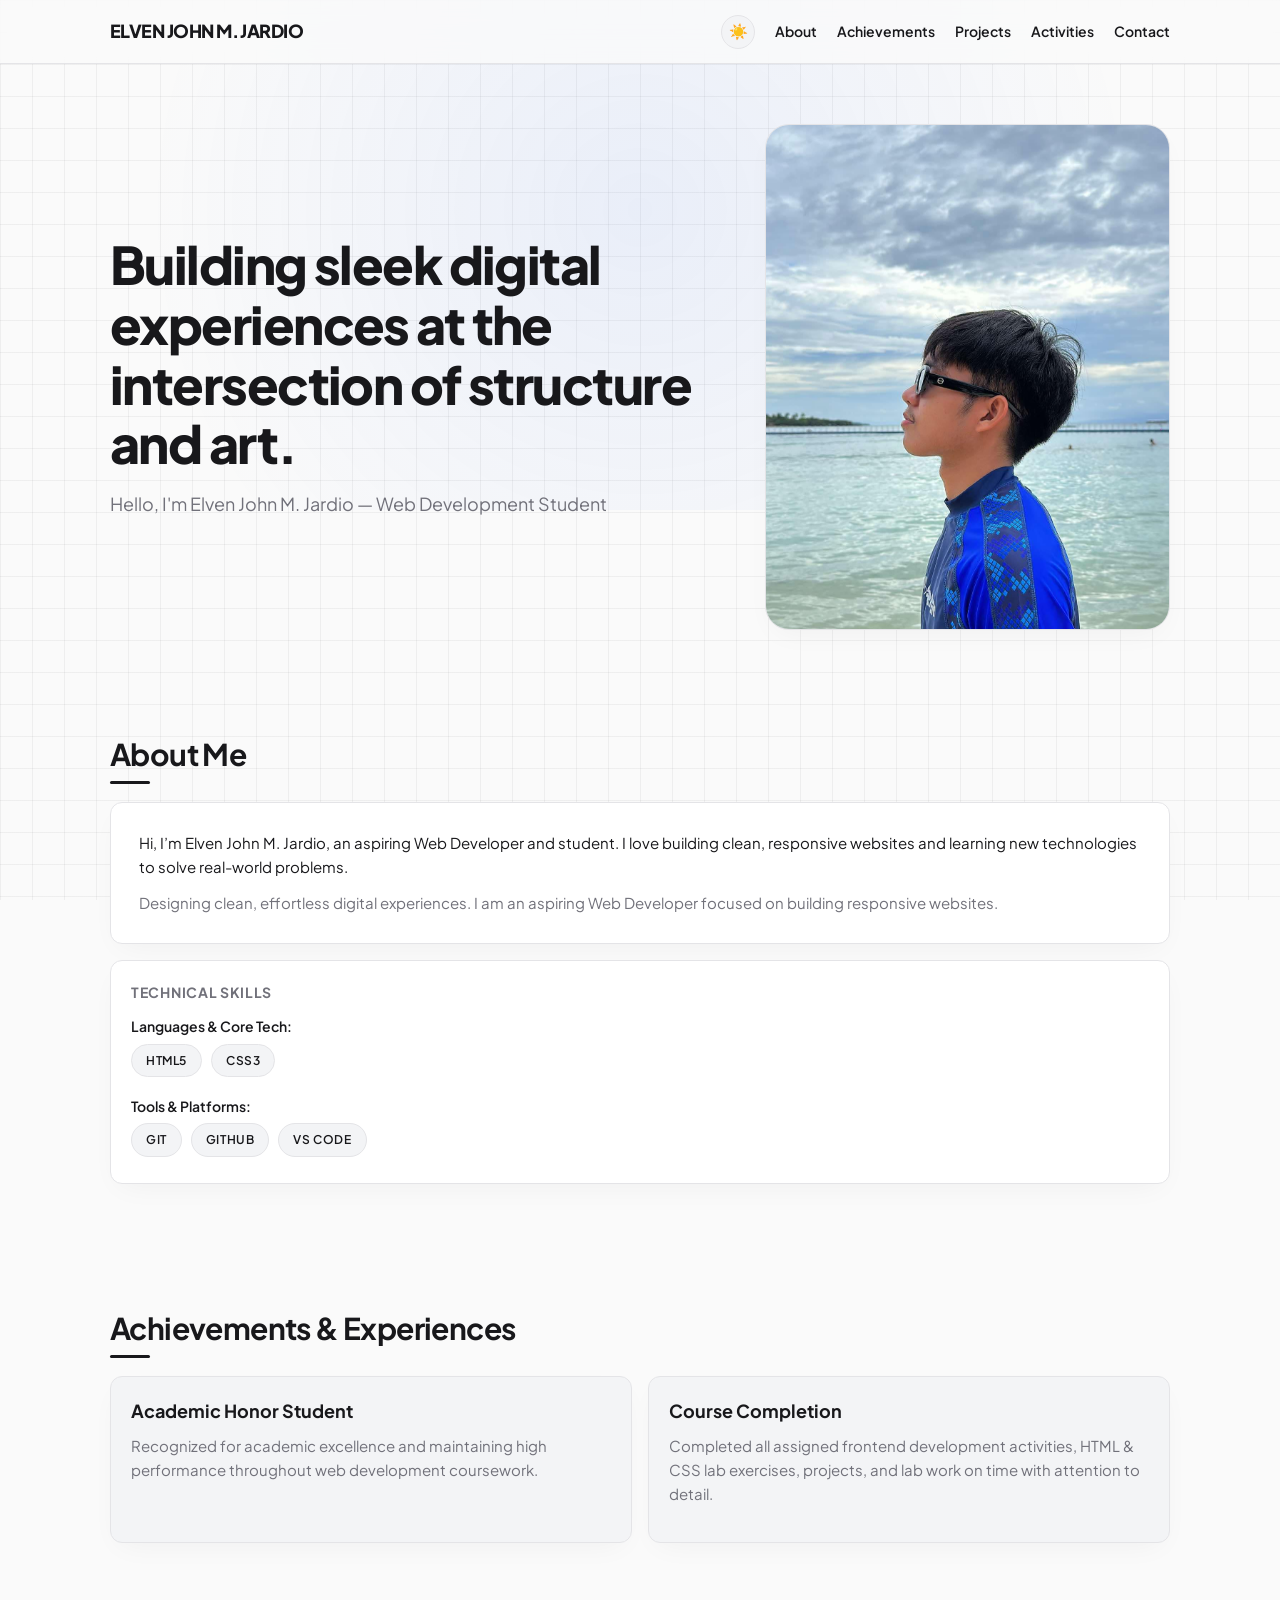
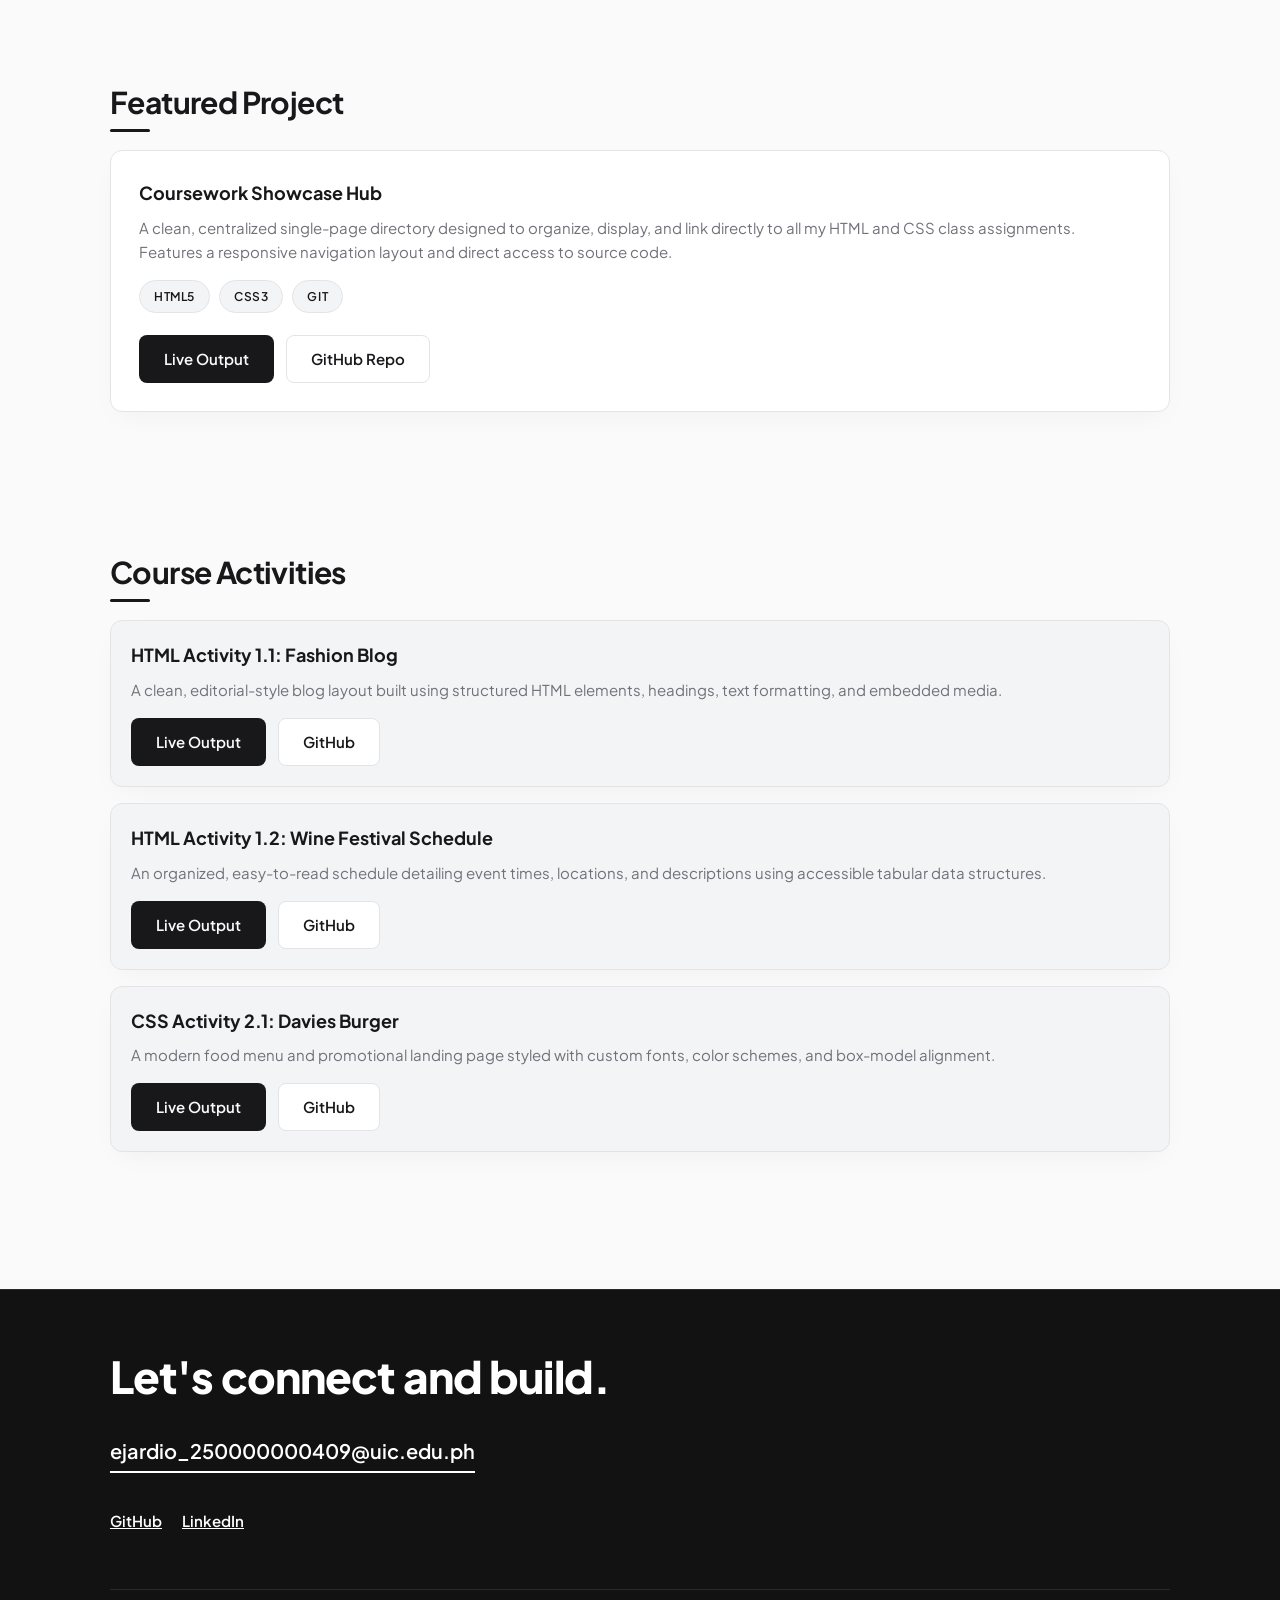
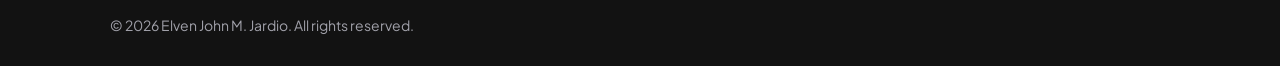
==== commit 84323ccb: "Update theme toggle button comments in index.html" ====
--- a/My Portfolio/index.html
+++ b/My Portfolio/index.html
@@ -25,7 +25,7 @@
             <a href="#" class="logo">ELVEN JOHN M. JARDIO</a>
             
             <div class="nav-controls">
-                <!-- Mobile Theme Toggle Button -->
+                <!-- Mobile Theme Toggle Button (Only visible on small screens) -->
                 <button class="theme-toggle mobile-theme-btn" aria-label="Toggle Light and Dark Mode">
                     <span class="theme-icon sun-icon">☀️</span>
                     <span class="theme-icon moon-icon">🌙</span>
@@ -34,7 +34,6 @@
                 <!-- Desktop Navigation (Theme Toggle placed LEFT of About) -->
                 <ul class="desktop-nav">
                     <li>
-                        <!-- Theme Toggle Button -->
                         <button class="theme-toggle" aria-label="Toggle Light and Dark Mode">
                             <span class="theme-icon sun-icon">☀️</span>
                             <span class="theme-icon moon-icon">🌙</span>
--- a/My Portfolio/style.css
+++ b/My Portfolio/style.css
@@ -294,14 +294,14 @@
 .theme-toggle {
     background: var(--card-bg);
     border: 1px solid var(--border-color);
-    width: 40px;
-    height: 40px;
+    width: 34px;
+    height: 34px;
     border-radius: 50%;
     cursor: pointer;
     display: flex;
     align-items: center;
     justify-content: center;
-    font-size: 1.1rem;
+    font-size: 0.95rem;
     transition: var(--transition-smooth);
     color: var(--primary-tone);
 }
@@ -310,6 +310,10 @@
     transform: rotate(15deg) scale(1.1);
     border-color: var(--border-hover);
     box-shadow: var(--shadow-soft);
+}
+
+.mobile-theme-btn {
+    display: flex;
 }
 
 .moon-icon { display: none; }
@@ -337,7 +341,15 @@
 
 /* Desktop Navigation */
 .desktop-nav {
-    display: none;
+    display: flex;
+    align-items: center;
+    gap: 20px;
+    list-style: none;
+}
+
+.desktop-nav li {
+    display: flex;
+    align-items: center;
 }
 
 .desktop-nav a {
@@ -660,6 +672,12 @@
 /* ==========================================================================
    9. MEDIA QUERIES (DESKTOP & RESPONSIVE)
    ========================================================================== */
+@media (max-width: 849px) {
+    .desktop-nav {
+        display: none;
+    }
+}
+
 @media (min-width: 640px) {
     .button-group {
         flex-direction: row;
@@ -676,10 +694,8 @@
     .hamburger {
         display: none;
     }
-    .desktop-nav {
-        display: flex;
-        gap: 24px;
-        list-style: none;
+    .mobile-theme-btn {
+        display: none;
     }
 
     .hero-grid {
